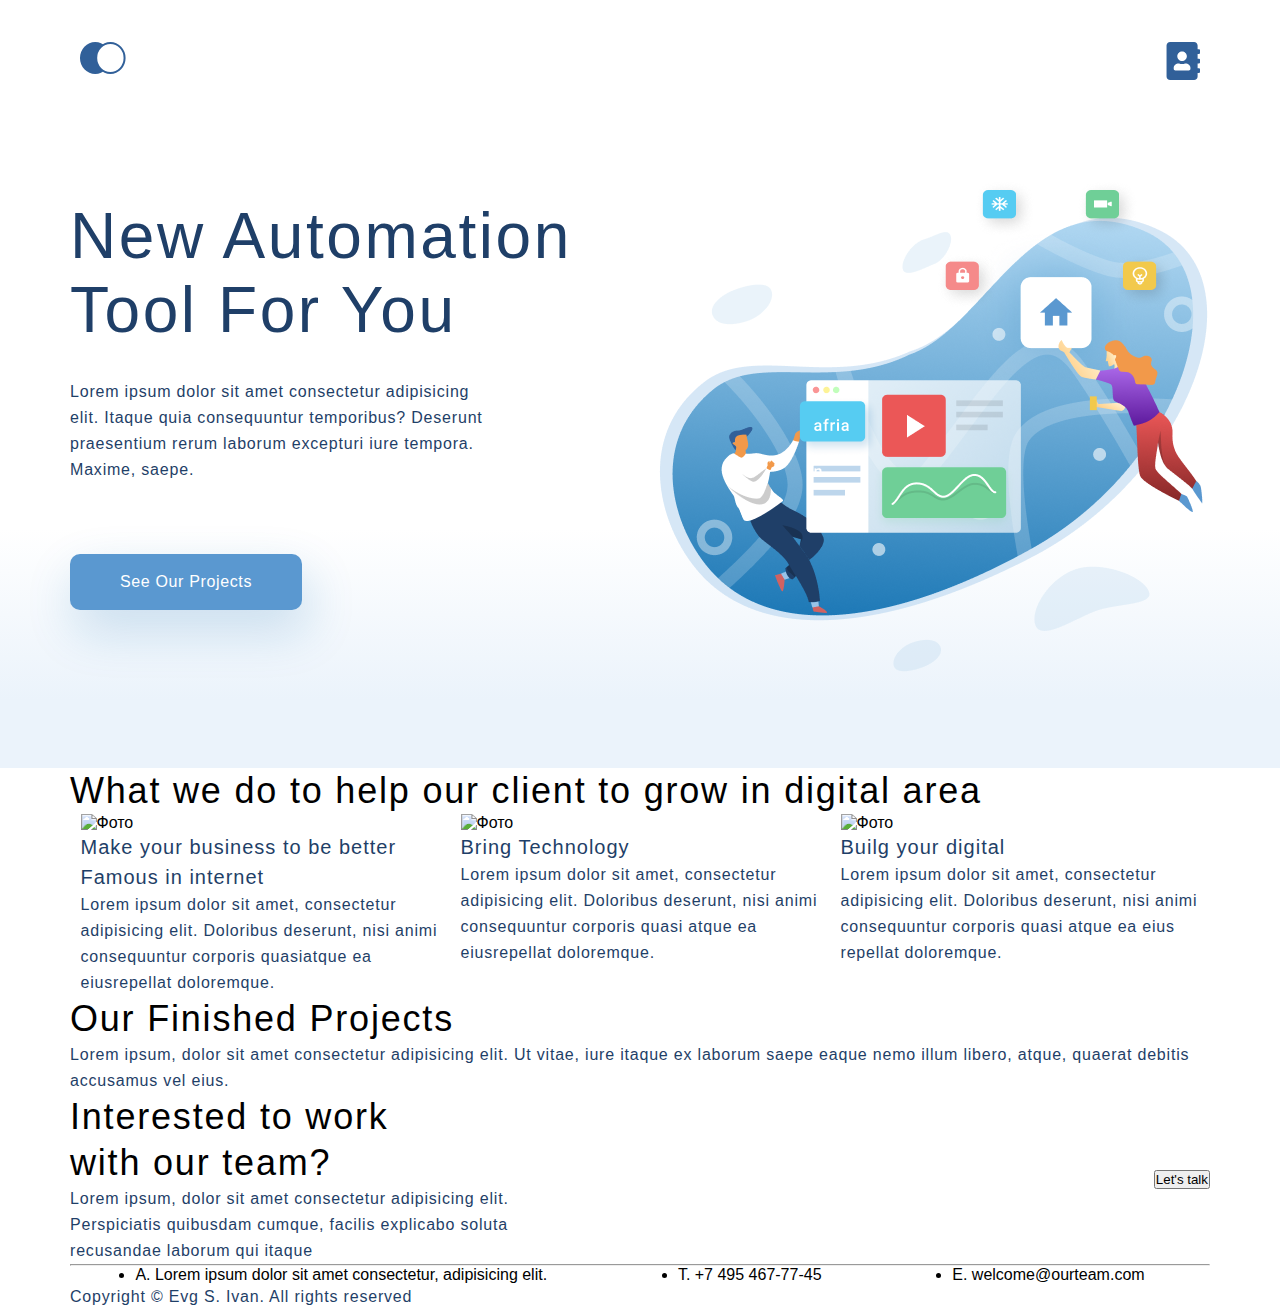
==== index.html @ 3986eef8 "Сверстана шапка index.html" ====
<!DOCTYPE html>
<html lang="en">

<head>
    <meta charset="UTF-8">
    <meta name="viewport" content="width=device-width, initial-scale=1.0">
    <title>Welcome Our Team</title>
    <link rel="stylesheet" href="css/main.css">
</head>

<body>
    <div class="wrapper-top">
        <div class="container top-content">
            <!-- Меню бар -->
            <ul class="nav-bar">
                <li class="nav-item"><a href="index.html"><img src="img/logo.svg" alt="Логотип"></a></li>
                <li class="nav-item"><a href="contacts.html"><img src="img/contacts.svg" alt="Контакты"></a></li>
            </ul>
            <!-- <hr> -->
            <!-- <div class="index-banner"> -->
            <!-- Баннер на главной странице -->
            <div class="index-banner-text">
                <h1 class="index-banner-heading">New Automation Tool For You</h1>
                <p class="index-banner-text-p">Lorem ipsum dolor sit amet consectetur adipisicing elit. Itaque quia
                    consequuntur temporibus?
                    Deserunt
                    praesentium
                    rerum laborum excepturi iure tempora. Maxime, saepe.</p>
                <a href="#" class="top-button">See Our Projects</a>
            </div>

            <!-- </div> -->

        </div>
    </div>

    <div class="products container">
        <!-- Раздел продуктов -->
        <h3 class="services-heading">What we do to help our client to grow in digital area</h3>
        <div class="products-group">
            <div class="product-box">
                <img src="" alt="Фото">
                <h4 class="product-heading">Make your business to be better Famous in internet</h4>
                <p>Lorem ipsum dolor sit amet, consectetur adipisicing elit. Doloribus deserunt, nisi animi
                    consequuntur
                    corporis quasiatque ea eiusrepellat doloremque.</p>
            </div>
            <div class="product-box">
                <img src="" alt="Фото">
                <h4 class="product-heading">Bring Technology</h4>
                <p>Lorem ipsum dolor sit amet, consectetur adipisicing elit. Doloribus deserunt, nisi animi
                    consequuntur
                    corporis
                    quasi
                    atque ea eiusrepellat doloremque.</p>
            </div>
            <div class="product-box">
                <img src="" alt="Фото">
                <h4 class="product-heading">Builg your digital</h4>
                <p>Lorem ipsum dolor sit amet, consectetur adipisicing elit. Doloribus deserunt, nisi animi
                    consequuntur
                    corporis quasi atque ea eius repellat doloremque.</p>
            </div>
        </div>
    </div>
    <!-- Раздел проектов -->
    <div class="projects container">
        <h3 class="services-heading">Our Finished Projects</h3>
        <p>Lorem ipsum, dolor sit amet consectetur adipisicing elit. Ut vitae, iure itaque ex laborum saepe eaque
            nemo
            illum
            libero, atque, quaerat debitis accusamus vel eius.</p>
    </div>
    </div>
    <!-- Футер -->
    <div class="footer">
        <div class="container">
            <div class="footer-banner">
                <div class="footer-banner-text">
                    <h3 class="footer-heading">Interested to work with our team?</h3>
                    <p>Lorem ipsum, dolor sit amet consectetur adipisicing elit. Perspiciatis quibusdam cumque, facilis
                        explicabo soluta
                        recusandae laborum qui itaque</p>
                </div>
                <Button>Let's talk</Button>
            </div>
            <hr>
            <div class="footer-bottom">
                <ul class="footer-contacts">
                    <li>A. Lorem ipsum dolor sit amet consectetur, adipisicing elit.</li>
                    <li>T. +7 495 467-77-45 </li>
                    <li>E. welcome@ourteam.com</li>
                </ul>
                <p class="copyright">Copyright &copy Evg S. Ivan. All rights reserved</p>
            </div>
        </div>
    </div>


</body>

</html>
---- css/main.css ----
*{
    margin: 0;
    padding: 0;
}

body{
    font-family: sans-serif;
}

.container {
    width:1140px;
    margin: 0 auto;
}

.wrapper-top{
    height: 768px;
    background: linear-gradient(0deg, #EBF3FB 8.84%, rgba(152, 195, 232, 0) 31.12%);
}

p{
    font-size: 16px;
    font-weight: 400;
    line-height: 26px;
    letter-spacing: 0.05em;
    color: #1F3F68;
    
}

.top-content{
    display: flex;
    flex-direction: column;
    height: 100%;
}

.index-banner{
    display: flex;
    justify-content: space-between;
    align-items: center;
}

.index-banner-heading {
    font-size: 64px;
    font-weight: 300;
    line-height: 74px;
    letter-spacing: 0.04em;
    width:510px;
    color: #1F3F68;
    margin-bottom: 32px;
}

.index-banner-text{
    
    padding-top: 115px; 
    flex-grow: 1;
    background-image: url(../img/banner.png);
    background-repeat: no-repeat;
    background-position: right center;
}

.index-banner-text-p{
    line-height: 26px;
    letter-spacing: 0.05em;
    width: 425px;

}

.top-button{
    font-size: 16px;
    line-height: 26px;
    text-align: center;
    letter-spacing: 0.04em;
    color: #ffffff;
    background: #5A98D0;
    box-shadow: 5px 20px 50px rgba(16, 112, 177, 0.2);
    border-radius: 10px;
    padding:15px 50px;
    text-decoration: none;
    display:inline-block;
    margin-top:71px;
}


.services-heading {
    
    font-size: 36px;
    font-weight: 300;
    line-height: 46px;
    letter-spacing: 0.05em;
 
}

.footer-heading{
    font-size: 36px;
    font-weight: 400;
    line-height: 46px;
    letter-spacing: 0.05em;
 
}

.contacts-banner-heading{
    font-size: 44px;
    font-weight: 500;
    line-height: 74px;
    letter-spacing: 0.04em;
    text-align: center;

}

.product-heading{
    font-size: 20px;
    font-weight: 400;
    line-height: 30px;
    letter-spacing: 0.05em;

    color: #1F3F68;
}

.contacts-item-heading {
    font-size: 20px;
    font-weight: 500;
    line-height: 30px;
    letter-spacing: 0.04em;

    color: #1F3F68;

    text-transform: uppercase;   
}

.send-us{
    box-shadow: 0 0 10px 5px rgb(221 221 221);
    border-radius: 10px;
    padding: 10px;
}
.send-us-form{
    font-size: 16px;
    font-weight: 400;
    line-height: 30px;
    letter-spacing: 0.04em;

}

.send-us-form-items{
    width: 428px;
    opacity: 0.4;
    border: 1px solid #356EAD;
    box-sizing: border-box;
    border-radius: 10px;
    padding:16px;
}

.textarea{
    resize: none;
}

.send-us-form-btn
{
    width: 428px;
    height: 72px;
    background: #5A98D0;
    box-shadow: 5px 20px 50px rgba(16, 112, 177, 0.2);
    border-radius: 10px;
    text-transform: uppercase;   
    color:#fff;
}

.footer-btn
{
    width: 236.63px;
    height: 56px;
    background: #5A98D0;
    color:#fff;
}

.nav-bar{
    display: flex;
    list-style: none;
    justify-content: space-between;
    padding-top: 42px;
}
.nav-item{
    padding: 0 10px;
}

.product-box{
    width: 359px;
}

.products-group{
    display: flex;
    justify-content:space-around;
}

.footer-banner-text{
    width: 495px;
}
.footer-heading{
    width: 340px;
}

.footer-contacts{
    display: flex;
    justify-content: space-around;
}

.contacts-content{
    display: flex;
    justify-content: space-around;
}

.contacts-item{
    width: 70%;
}

.footer-banner{
    display: flex;
    justify-content: space-between;
    align-items: center;
}
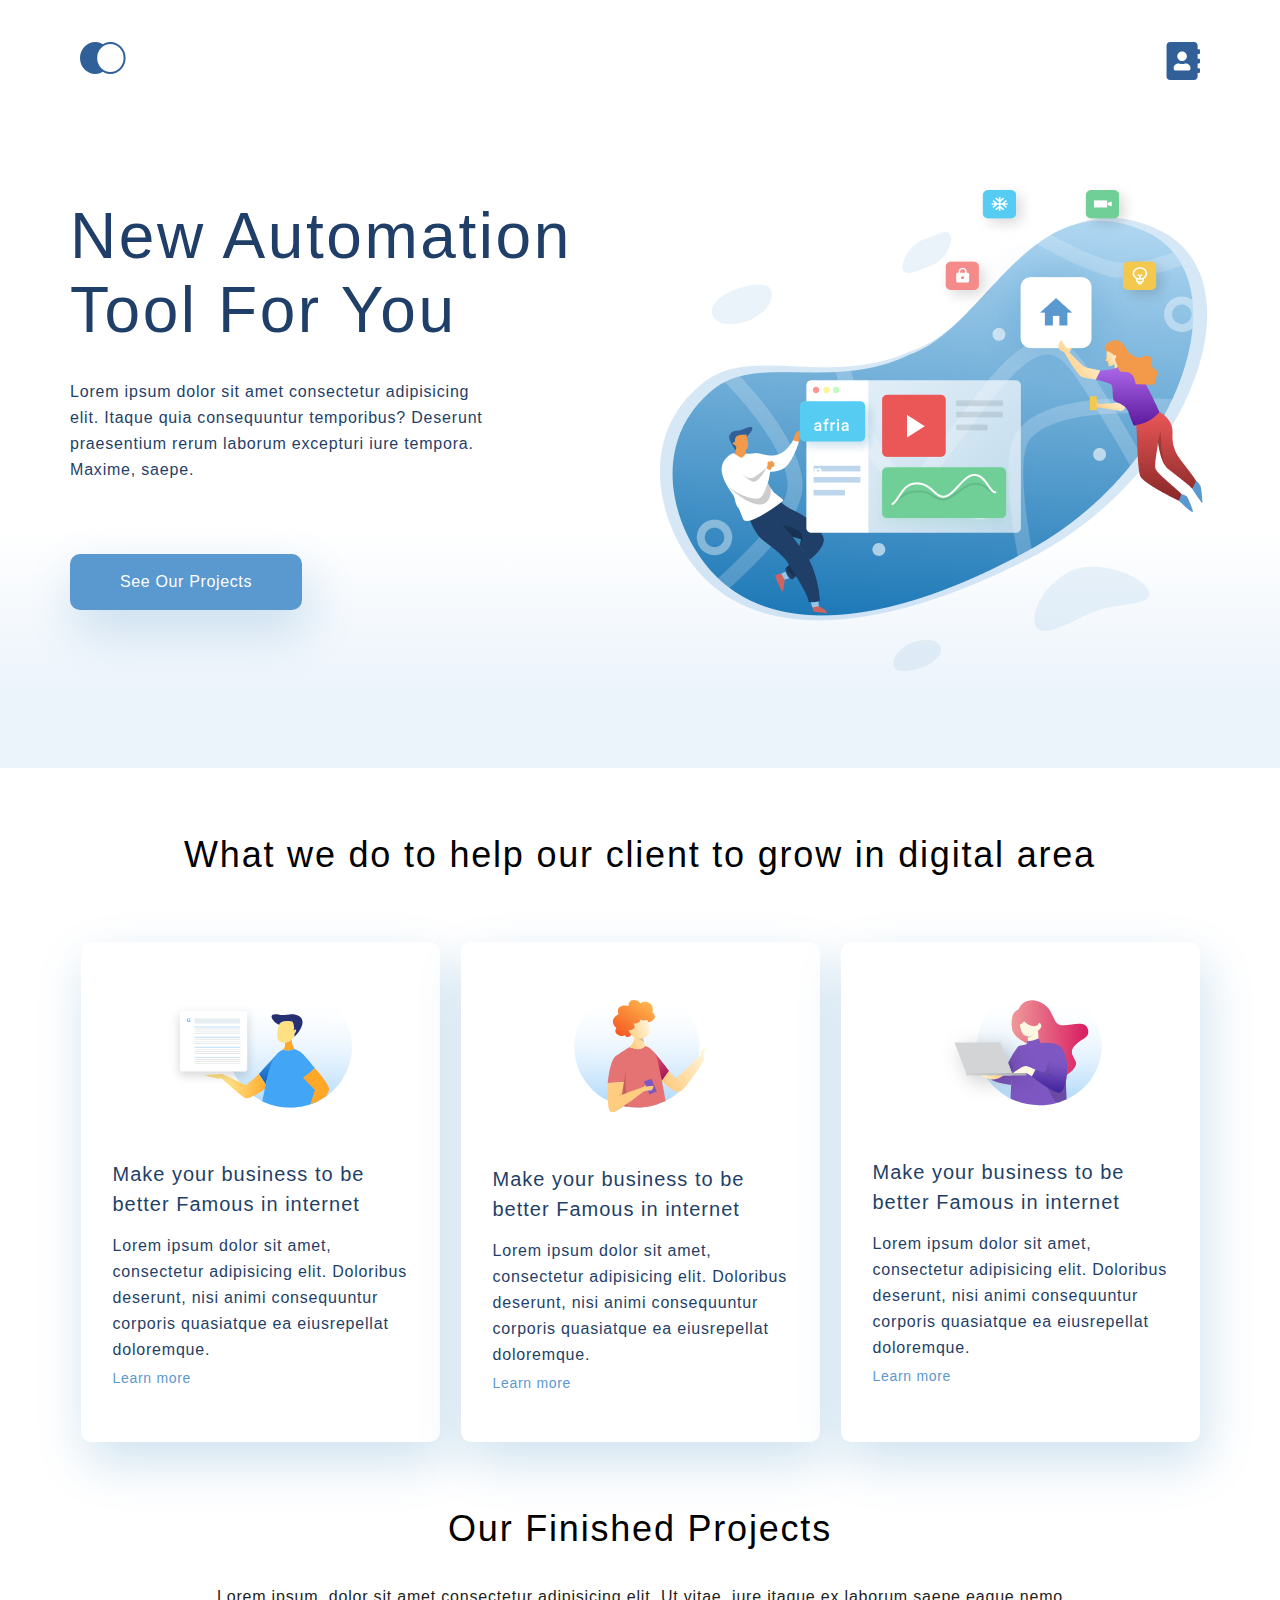
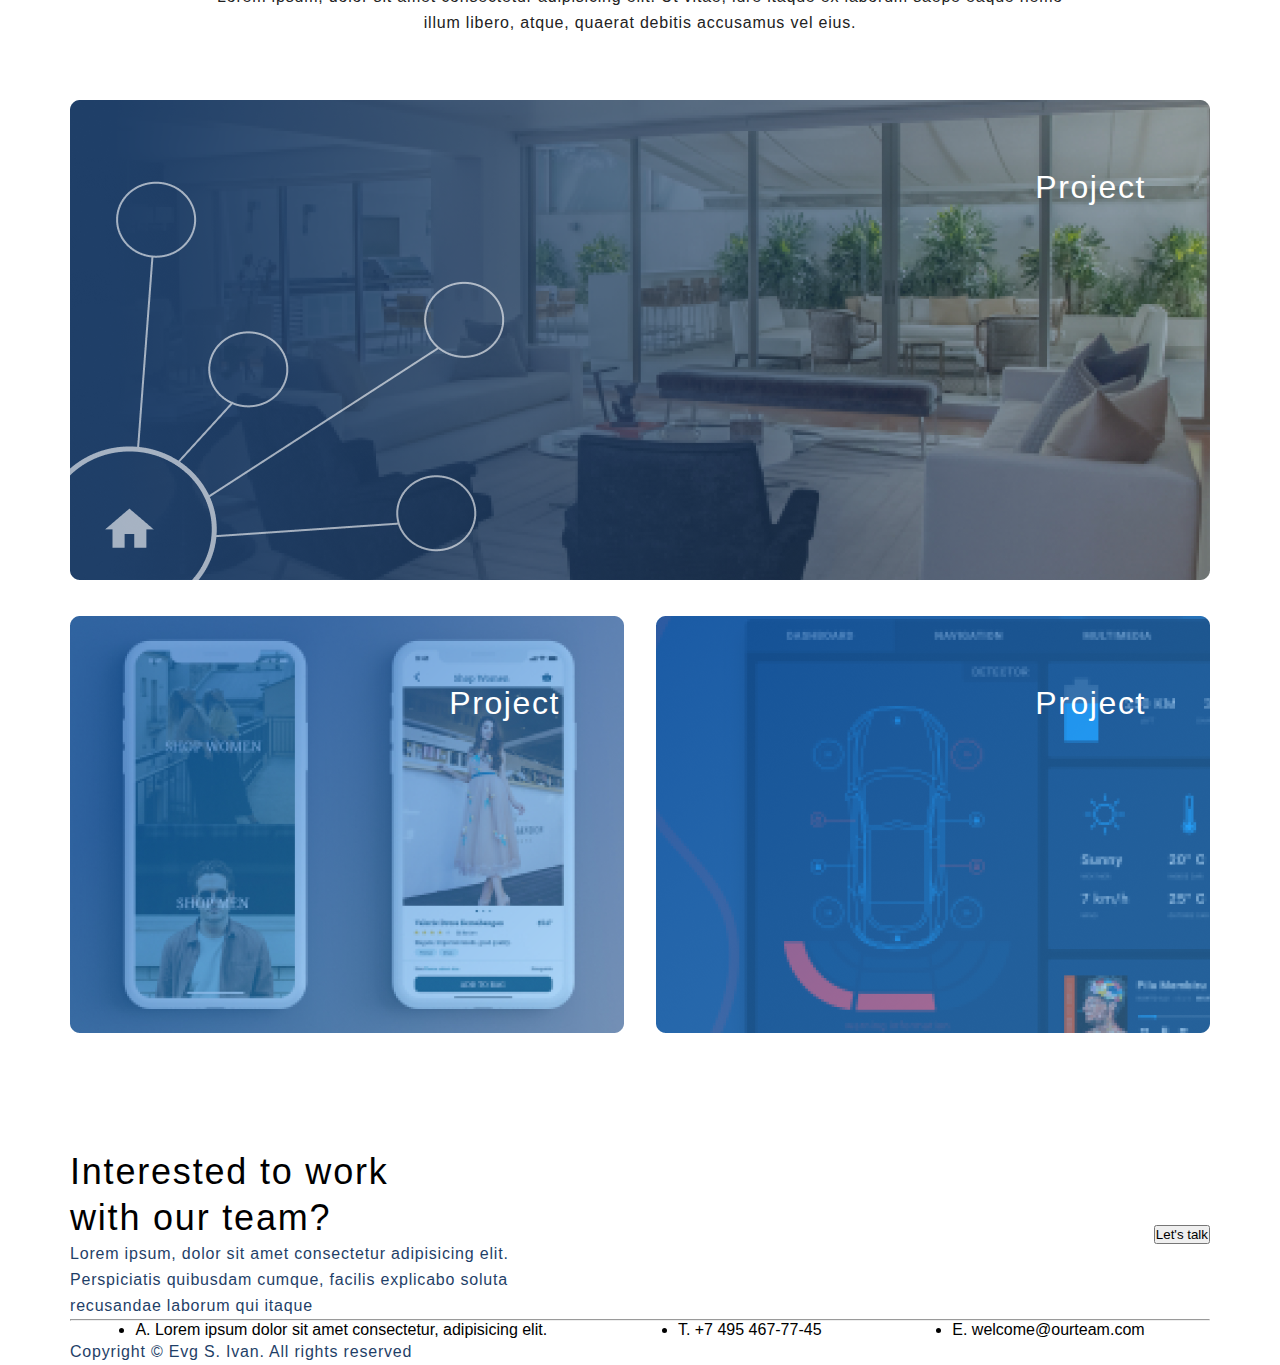
==== commit 88f6d9f3: "Верстка тела  index.html" ====
--- a/index.html
+++ b/index.html
@@ -39,37 +39,55 @@
         <h3 class="services-heading">What we do to help our client to grow in digital area</h3>
         <div class="products-group">
             <div class="product-box">
-                <img src="" alt="Фото">
+                <img class="product-img" src="img/card1.svg" alt="Фото 1">
                 <h4 class="product-heading">Make your business to be better Famous in internet</h4>
                 <p>Lorem ipsum dolor sit amet, consectetur adipisicing elit. Doloribus deserunt, nisi animi
                     consequuntur
                     corporis quasiatque ea eiusrepellat doloremque.</p>
+                <a href="#" class="product-link">Learn more</a>
             </div>
             <div class="product-box">
-                <img src="" alt="Фото">
-                <h4 class="product-heading">Bring Technology</h4>
+                <img class="product-img" src="img/card2-1.svg" alt="Фото 2">
+
+                <h4 class="product-heading">Make your business to be better Famous in internet</h4>
                 <p>Lorem ipsum dolor sit amet, consectetur adipisicing elit. Doloribus deserunt, nisi animi
                     consequuntur
-                    corporis
-                    quasi
-                    atque ea eiusrepellat doloremque.</p>
+                    corporis quasiatque ea eiusrepellat doloremque.</p>
+                <a href="#" class="product-link">Learn more</a>
             </div>
             <div class="product-box">
-                <img src="" alt="Фото">
-                <h4 class="product-heading">Builg your digital</h4>
+                <img class="product-img" src="img/card3.svg" alt="Фото 3">
+                <h4 class="product-heading">Make your business to be better Famous in internet</h4>
                 <p>Lorem ipsum dolor sit amet, consectetur adipisicing elit. Doloribus deserunt, nisi animi
                     consequuntur
-                    corporis quasi atque ea eius repellat doloremque.</p>
+                    corporis quasiatque ea eiusrepellat doloremque.</p>
+                <a href="#" class="product-link">Learn more</a>
             </div>
         </div>
     </div>
     <!-- Раздел проектов -->
     <div class="projects container">
         <h3 class="services-heading">Our Finished Projects</h3>
-        <p>Lorem ipsum, dolor sit amet consectetur adipisicing elit. Ut vitae, iure itaque ex laborum saepe eaque
+        <p class="projects-text">Lorem ipsum, dolor sit amet consectetur adipisicing elit. Ut vitae, iure itaque ex
+            laborum saepe eaque
             nemo
             illum
             libero, atque, quaerat debitis accusamus vel eius.</p>
+        <div class="project-item">
+            <img class="project-img" src="img/project1.png" alt="Проект 1">
+            <p class="project-text">Project</p>
+        </div>
+        <div class="project-double">
+            <div class="project-item project-item-margin">
+                <img class="project-img" src="img/project2.png" alt="Проект 2">
+                <p class="project-text">Project</p>
+            </div>
+            <div class="project-item">
+                <img class="project-img" src="img/project3.png" alt="Проект 3">
+                <p class="project-text">Project</p>
+            </div>
+        </div>
+
     </div>
     </div>
     <!-- Футер -->
--- a/css/main.css
+++ b/css/main.css
@@ -81,12 +81,11 @@
 
 
 .services-heading {
-    
     font-size: 36px;
     font-weight: 300;
     line-height: 46px;
     letter-spacing: 0.05em;
- 
+    text-align: center;
 }
 
 .footer-heading{
@@ -106,13 +105,25 @@
 
 }
 
+.products{
+    padding-top:64px;
+
+}
 .product-heading{
     font-size: 20px;
     font-weight: 400;
     line-height: 30px;
     letter-spacing: 0.05em;
-
-    color: #1F3F68;
+    color: #1F3F68;
+    margin-bottom:14px;
+}
+
+.product-link{
+    font-size: 14px;
+    line-height: 30px;
+    letter-spacing: 0.05em;
+    color: #5A98D0;
+    text-decoration: none;
 }
 
 .contacts-item-heading {
@@ -183,11 +194,74 @@
 
 .product-box{
     width: 359px;
-}
+    box-sizing: border-box;
+    padding:44px 32px;
+    background: #FFFFFF;
+    box-shadow: 5px 20px 50px rgba(16, 112, 177, 0.2);
+    border-radius: 10px;
+    display: flex;
+    flex-direction: column;
+  
+}
+
+.product-img{
+    align-self: center;
+    margin-bottom: 51px;
+}
+
 
 .products-group{
     display: flex;
     justify-content:space-around;
+    padding-top: 64px;
+    padding-bottom: 64px;
+}
+
+.projects-text{
+    width:75%;
+    margin: 32px auto 64px;
+    color: #222222;
+    text-align: center;
+    opacity: 1;
+}
+
+
+.project-item{
+    position: relative;
+    flex-grow: 1;
+    
+}
+
+.project-item-margin{
+    margin-right: 32px;
+}
+
+.project-double{
+    display:flex;
+    justify-content: space-between;
+    margin-top: 32px;
+    
+
+}
+
+.projects{
+    padding-bottom: 112px;
+}
+
+.project-img{
+ width:100%;
+}
+
+.project-text{
+    font-size: 32px;
+    line-height: 46px;
+    text-align: right;
+    letter-spacing: 0.05em;
+    color: #FFFFFF;
+    position: absolute;
+    z-index: 1;
+    top:64px;
+    right:64px;
 }
 
 .footer-banner-text{
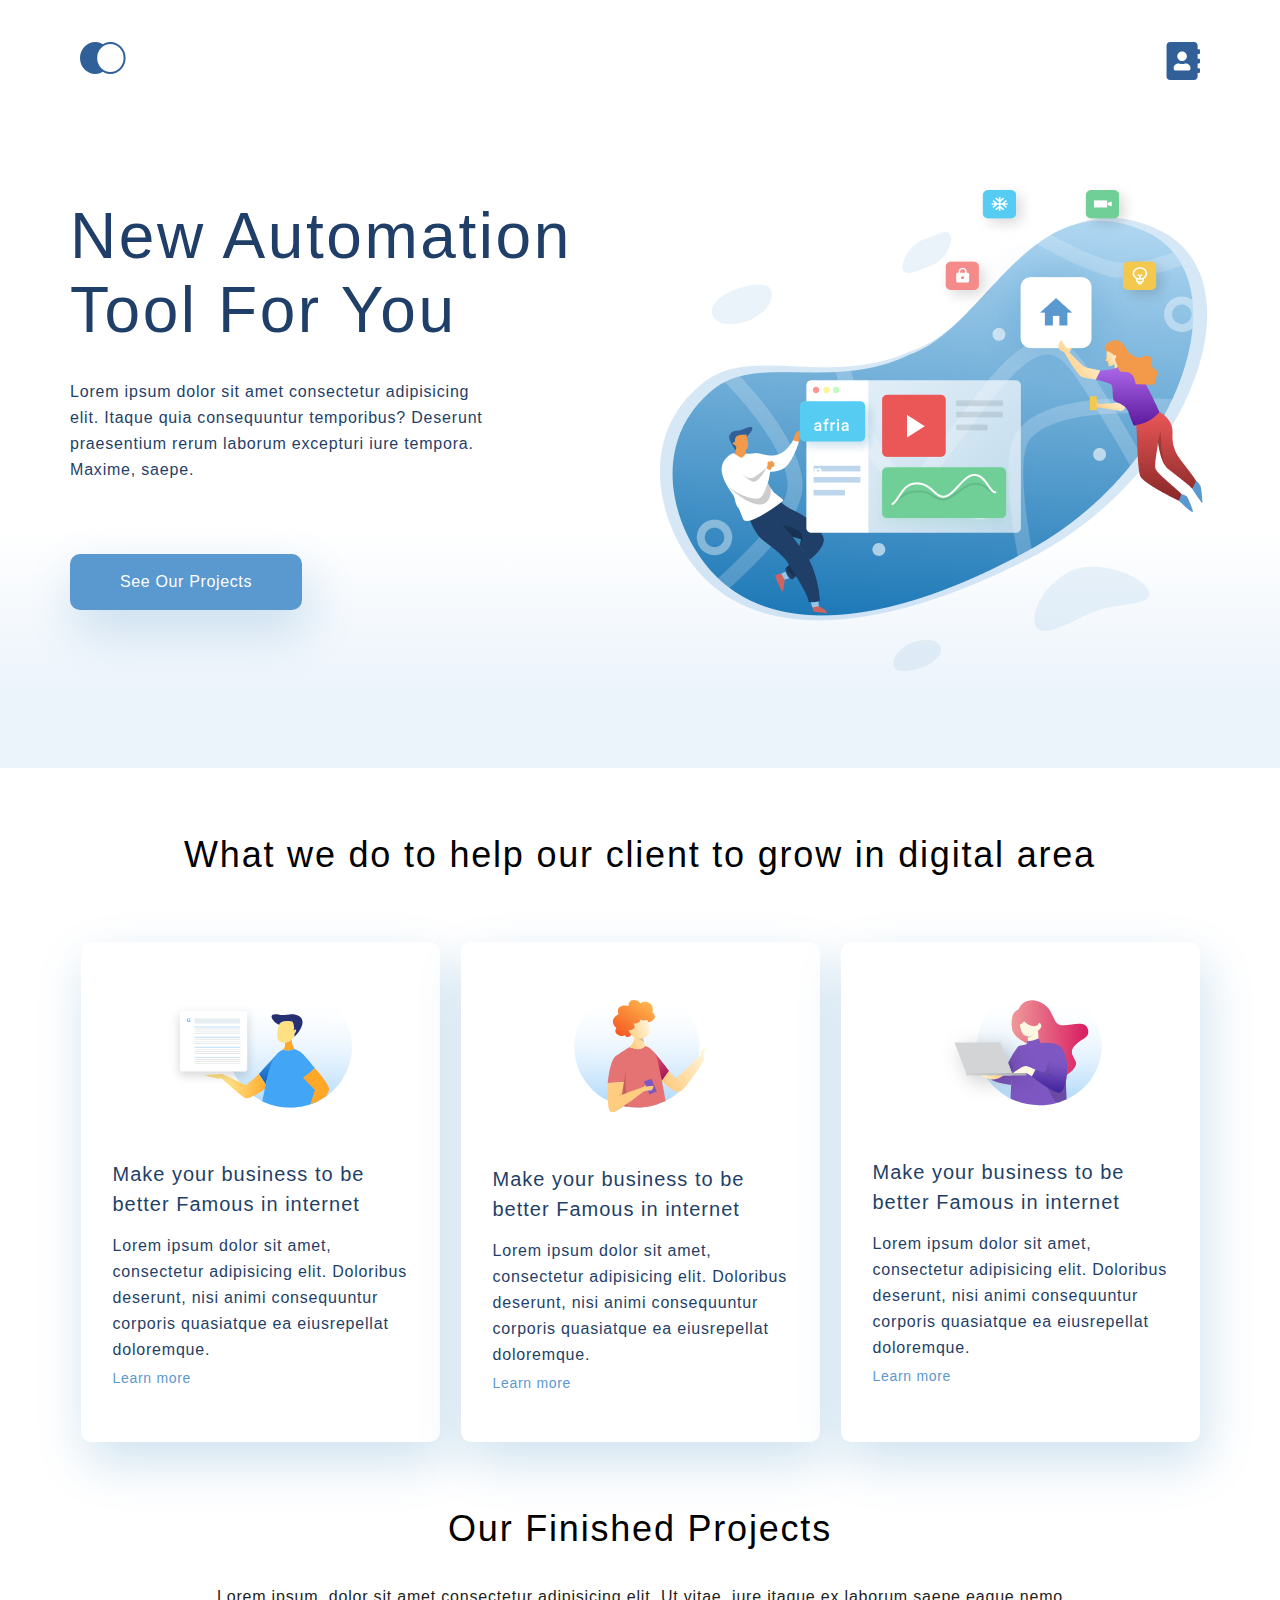
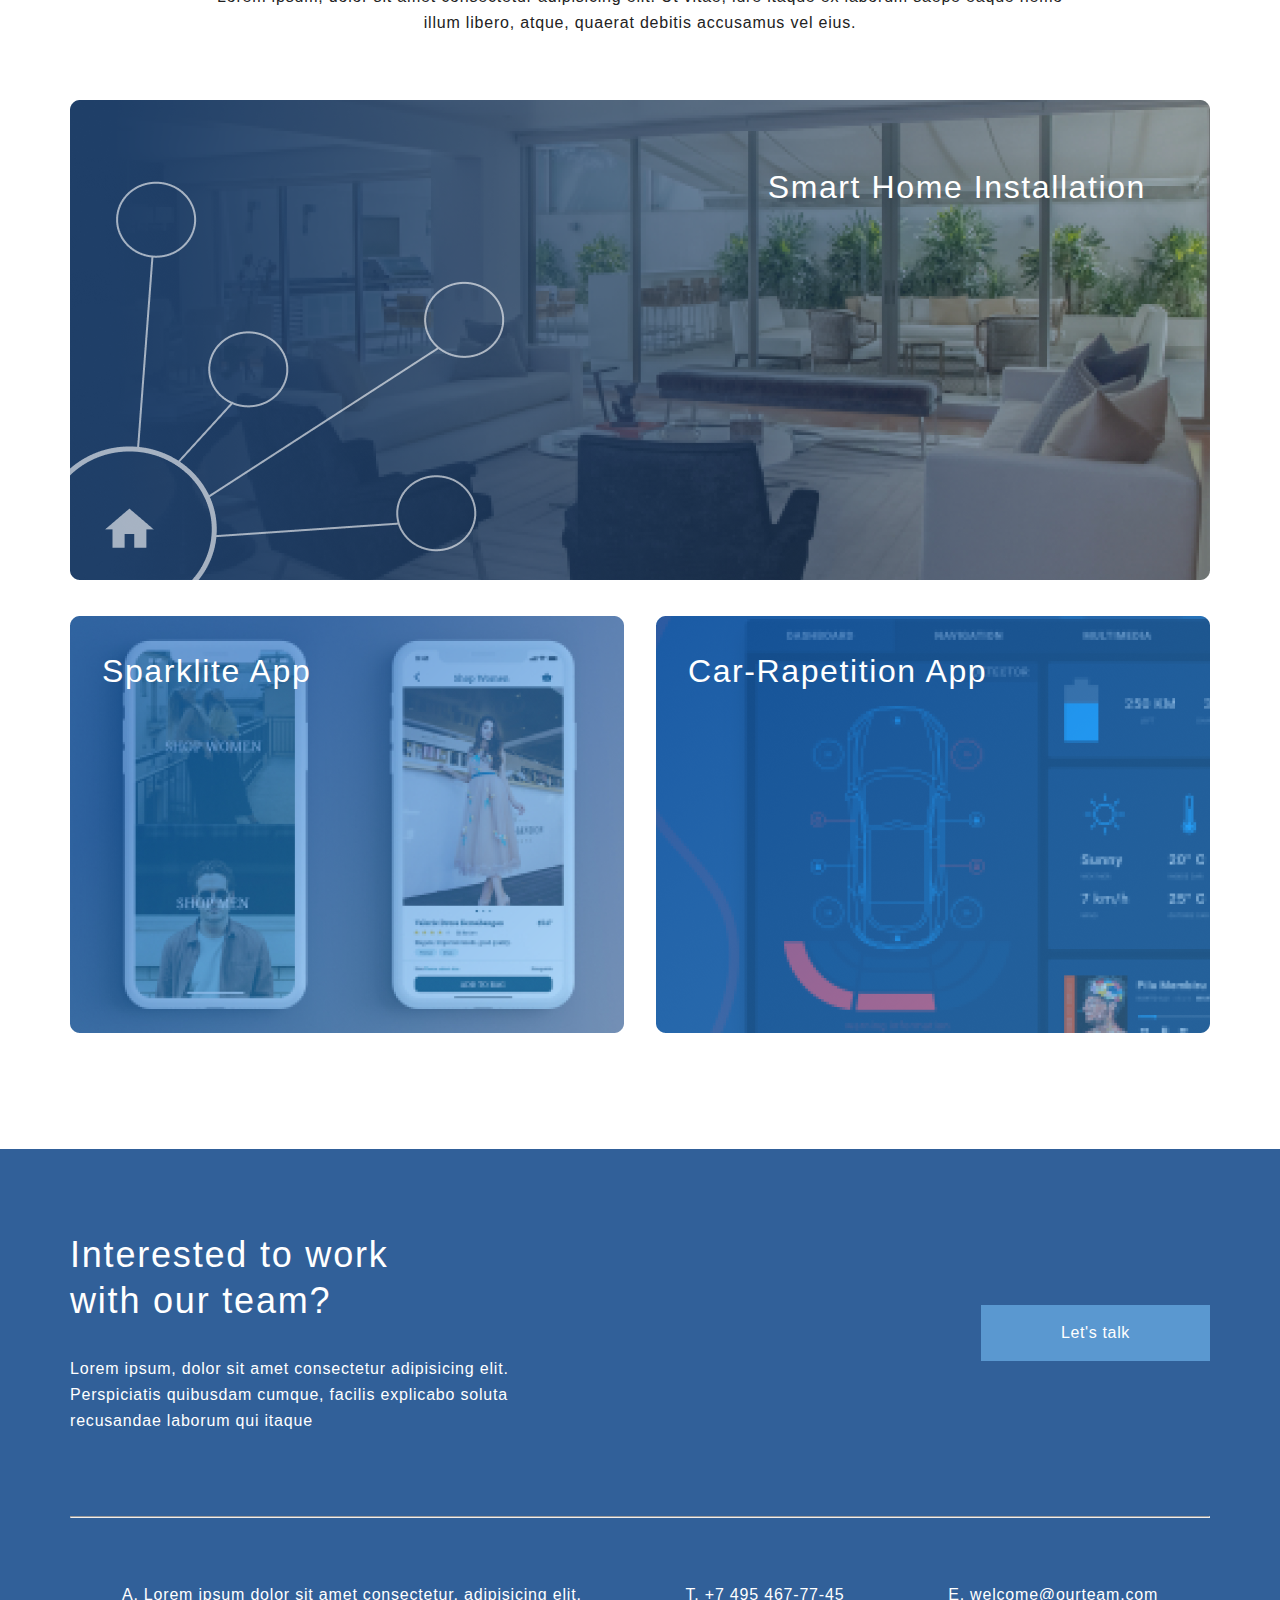
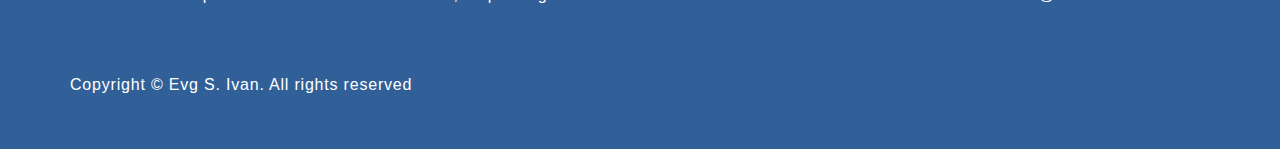
==== commit cd142631: "верстка футера index.html" ====
--- a/index.html
+++ b/index.html
@@ -75,16 +75,16 @@
             libero, atque, quaerat debitis accusamus vel eius.</p>
         <div class="project-item">
             <img class="project-img" src="img/project1.png" alt="Проект 1">
-            <p class="project-text">Project</p>
+            <p class="project-text project-text-top">Smart Home Installation</p>
         </div>
         <div class="project-double">
             <div class="project-item project-item-margin">
                 <img class="project-img" src="img/project2.png" alt="Проект 2">
-                <p class="project-text">Project</p>
+                <p class="project-text project-text-double">Sparklite App</p>
             </div>
             <div class="project-item">
                 <img class="project-img" src="img/project3.png" alt="Проект 3">
-                <p class="project-text">Project</p>
+                <p class="project-text project-text-double">Car-Rapetition App</p>
             </div>
         </div>
 
@@ -96,11 +96,12 @@
             <div class="footer-banner">
                 <div class="footer-banner-text">
                     <h3 class="footer-heading">Interested to work with our team?</h3>
-                    <p>Lorem ipsum, dolor sit amet consectetur adipisicing elit. Perspiciatis quibusdam cumque, facilis
+                    <p class="footer-top-text">Lorem ipsum, dolor sit amet consectetur adipisicing elit. Perspiciatis
+                        quibusdam cumque, facilis
                         explicabo soluta
                         recusandae laborum qui itaque</p>
                 </div>
-                <Button>Let's talk</Button>
+                <a href="#" class="footer-button">Let's talk</a>
             </div>
             <hr>
             <div class="footer-bottom">
--- a/css/main.css
+++ b/css/main.css
@@ -260,10 +260,69 @@
     color: #FFFFFF;
     position: absolute;
     z-index: 1;
+}
+
+.project-text-top{
     top:64px;
     right:64px;
 }
 
+.project-text-double{
+    top:32px;
+    left:32px;
+}
+
+
+.contacts-content{
+    display: flex;
+    justify-content: space-around;
+}
+
+.contacts-item{
+    width: 70%;
+}
+
+.footer{
+    background: #316099;
+    color:#ffffff;
+}
+
+.footer-banner{
+    display: flex;
+    justify-content: space-between;
+    align-items: center;
+    height:367px; /*  */
+    
+}
+
+.footer-heading {
+    font-size: 36px;
+    line-height: 46px;
+    letter-spacing: 0.05em;
+    
+}
+
+.footer-top-text {
+    font-size: 16px;
+    line-height: 26px;
+    letter-spacing: 0.05em;
+    color:#ffffff;
+    padding-top: 32px;
+    /* padding-bottom: 95px; */
+}
+
+.footer-button{
+    padding: 15px 80px;
+    font-size: 16px;
+    line-height: 26px;
+    text-align: center;
+    letter-spacing: 0.04em;
+    color: #ffffff;
+    background: #5A98D0;
+    text-decoration: none;
+}
+
+
 .footer-banner-text{
     width: 495px;
 }
@@ -274,20 +333,21 @@
 .footer-contacts{
     display: flex;
     justify-content: space-around;
-}
-
-.contacts-content{
-    display: flex;
-    justify-content: space-around;
-}
-
-.contacts-item{
-    width: 70%;
-}
-
-.footer-banner{
-    display: flex;
-    justify-content: space-between;
-    align-items: center;
-}
-
+    list-style: none;
+    line-height: 26px;
+    letter-spacing: 0.05em;
+    padding: 64px 0;
+}
+
+.copyright {
+    line-height: 26px;
+    letter-spacing: 0.05em;
+    color: #ffffff;
+    padding-bottom: 64px;
+}
+
+.footer-bottom{
+    height: 231px;
+    
+}
+
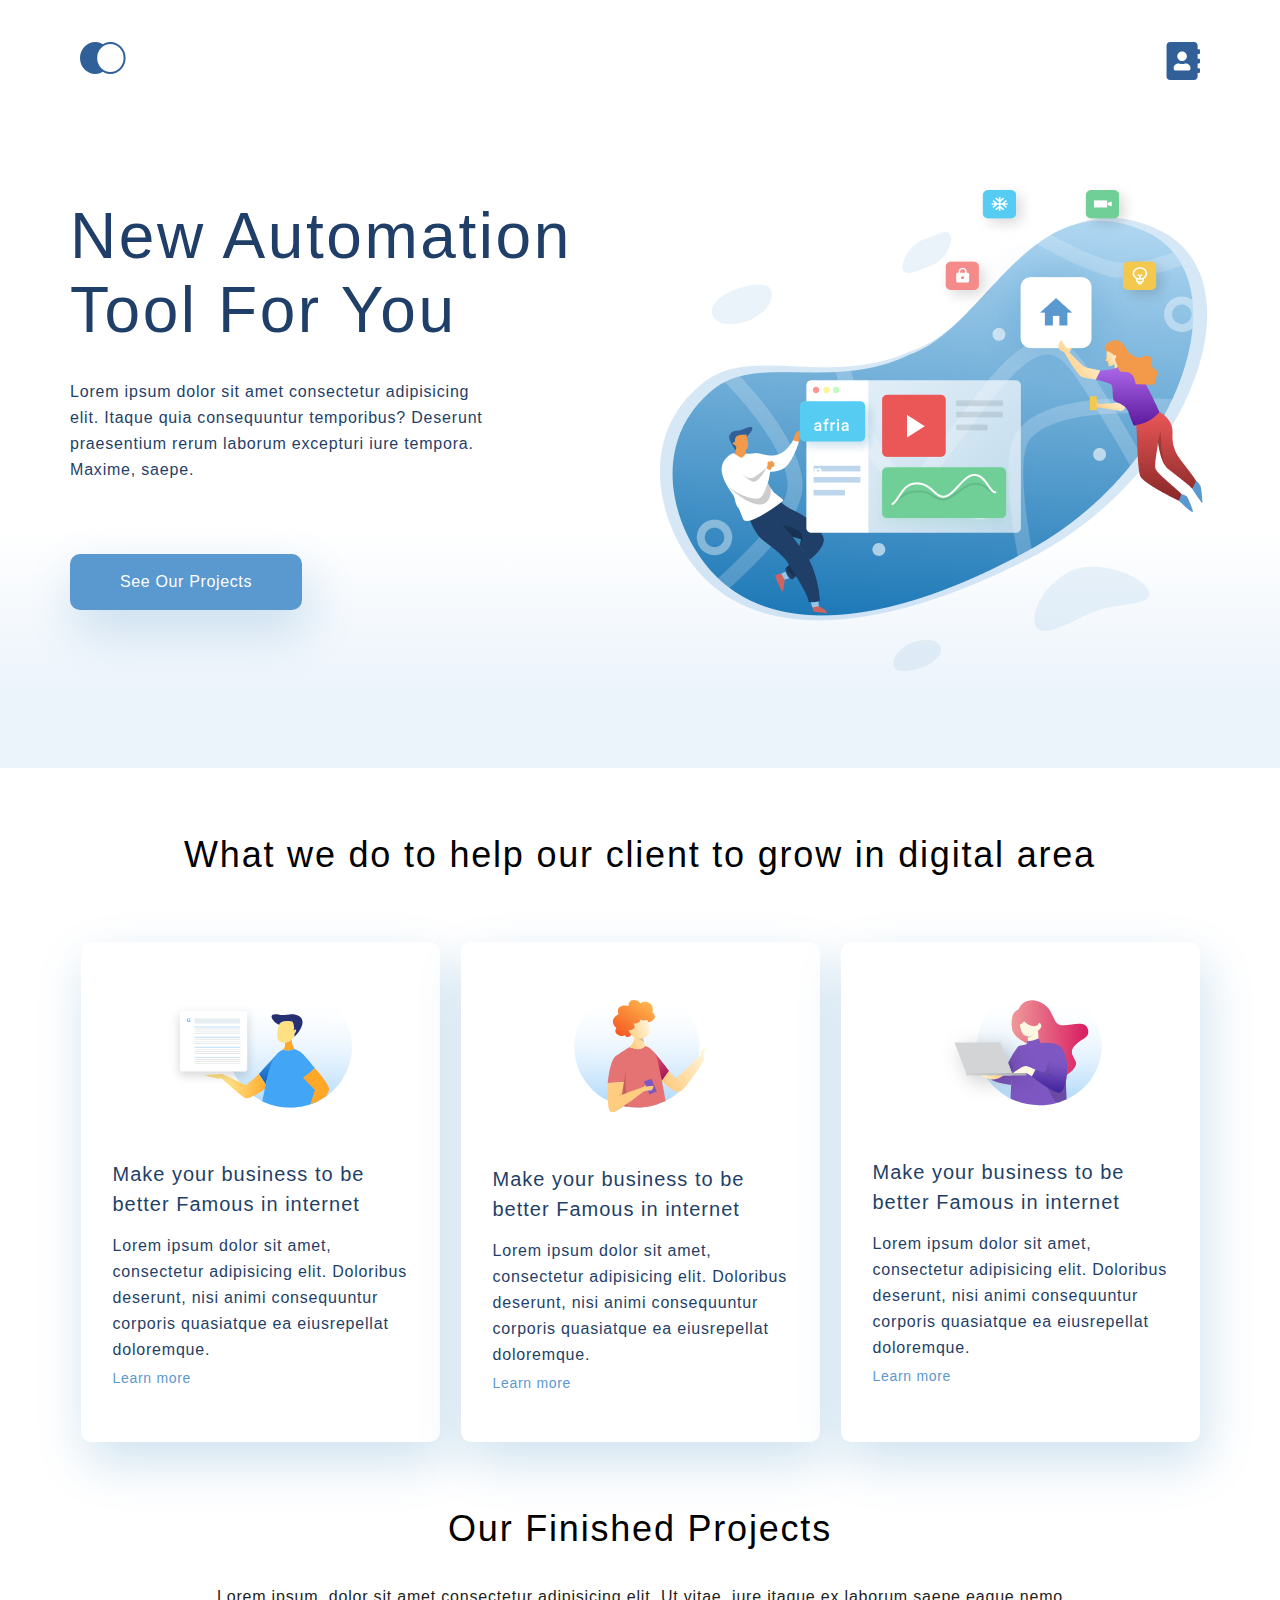
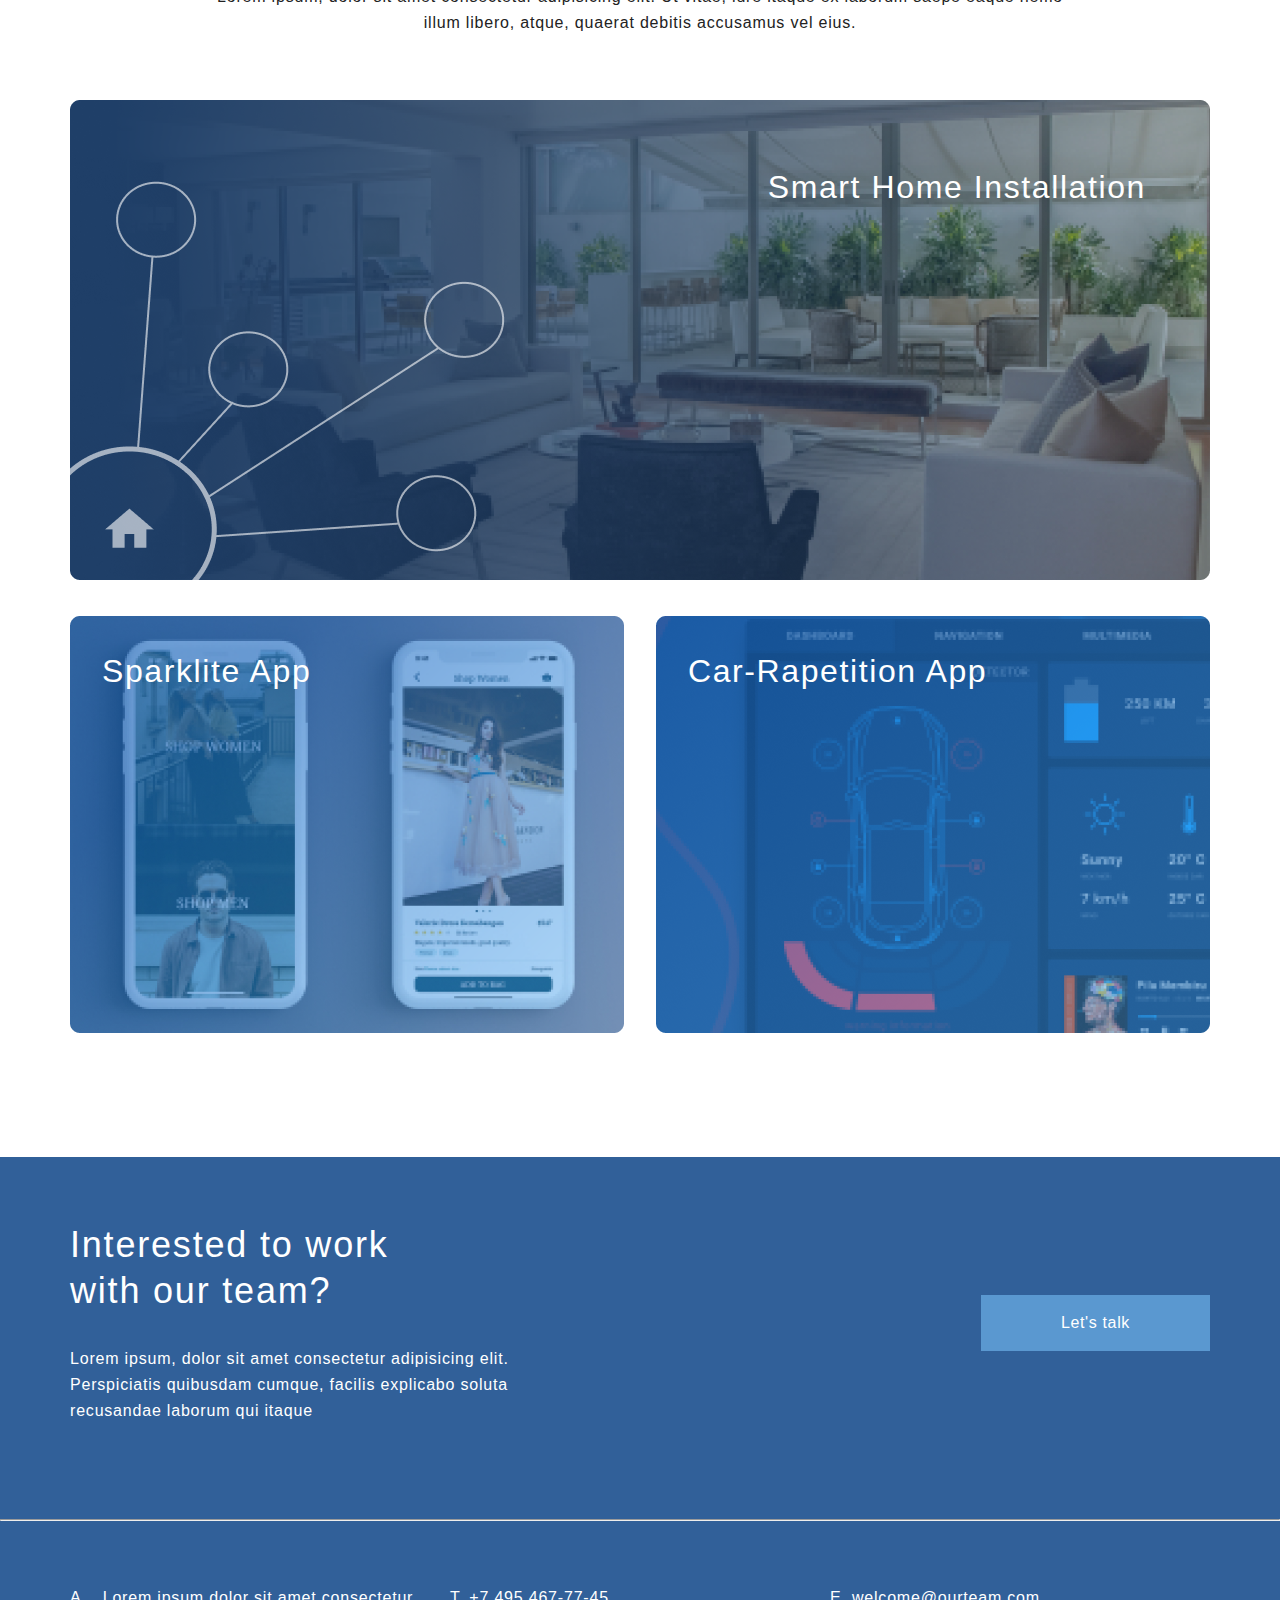
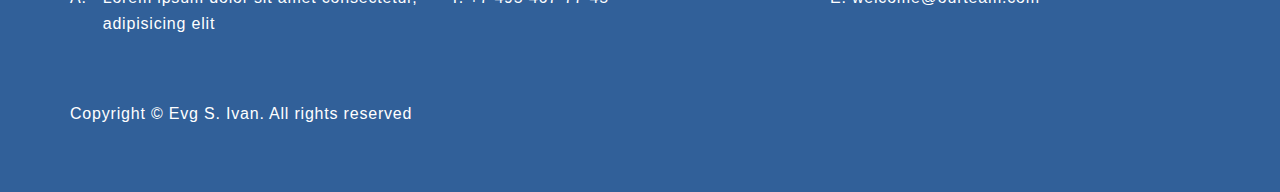
==== commit 70a08a64: "футер переделан без указания высоты" ====
--- a/index.html
+++ b/index.html
@@ -103,16 +103,19 @@
                 </div>
                 <a href="#" class="footer-button">Let's talk</a>
             </div>
-            <hr>
+        </div>
+        <hr>
+        <div class="container">
             <div class="footer-bottom">
                 <ul class="footer-contacts">
-                    <li>A. Lorem ipsum dolor sit amet consectetur, adipisicing elit.</li>
-                    <li>T. +7 495 467-77-45 </li>
-                    <li>E. welcome@ourteam.com</li>
+                    <li class="footer-contact">Lorem ipsum dolor sit amet consectetur, adipisicing elit </li>
+                    <li class="footer-contact">T. +7 495 467-77-45 </li>
+                    <li class="footer-contact">E. welcome@ourteam.com</li>
                 </ul>
                 <p class="copyright">Copyright &copy Evg S. Ivan. All rights reserved</p>
             </div>
         </div>
+    </div>
     </div>
 
 
--- a/css/main.css
+++ b/css/main.css
@@ -244,10 +244,6 @@
 
 }
 
-.projects{
-    padding-bottom: 112px;
-}
-
 .project-img{
  width:100%;
 }
@@ -285,14 +281,17 @@
 .footer{
     background: #316099;
     color:#ffffff;
+    margin-top:120px;
+    padding:65px 0;
+
 }
 
 .footer-banner{
+    padding-bottom: 95px;
     display: flex;
     justify-content: space-between;
     align-items: center;
-    height:367px; /*  */
-    
+
 }
 
 .footer-heading {
@@ -308,8 +307,10 @@
     letter-spacing: 0.05em;
     color:#ffffff;
     padding-top: 32px;
-    /* padding-bottom: 95px; */
-}
+    
+  
+}
+
 
 .footer-button{
     padding: 15px 80px;
@@ -332,22 +333,32 @@
 
 .footer-contacts{
     display: flex;
-    justify-content: space-around;
+    justify-content: space-between;
+    margin-top:64px;
+}
+.footer-contact{
     list-style: none;
     line-height: 26px;
     letter-spacing: 0.05em;
-    padding: 64px 0;
+    margin-right: 32px; 
+    flex-grow: 1;
+    flex-basis: 33.3333%;
+    display: flex;
+}
+
+.footer-contact:first-child::before{
+    content: 'A.';
+    display: block;
+    margin-right: 16px;
+    
+
 }
 
 .copyright {
     line-height: 26px;
     letter-spacing: 0.05em;
     color: #ffffff;
-    padding-bottom: 64px;
-}
-
-.footer-bottom{
-    height: 231px;
-    
-}
-
+    margin-top: 64px;
+    
+}
+
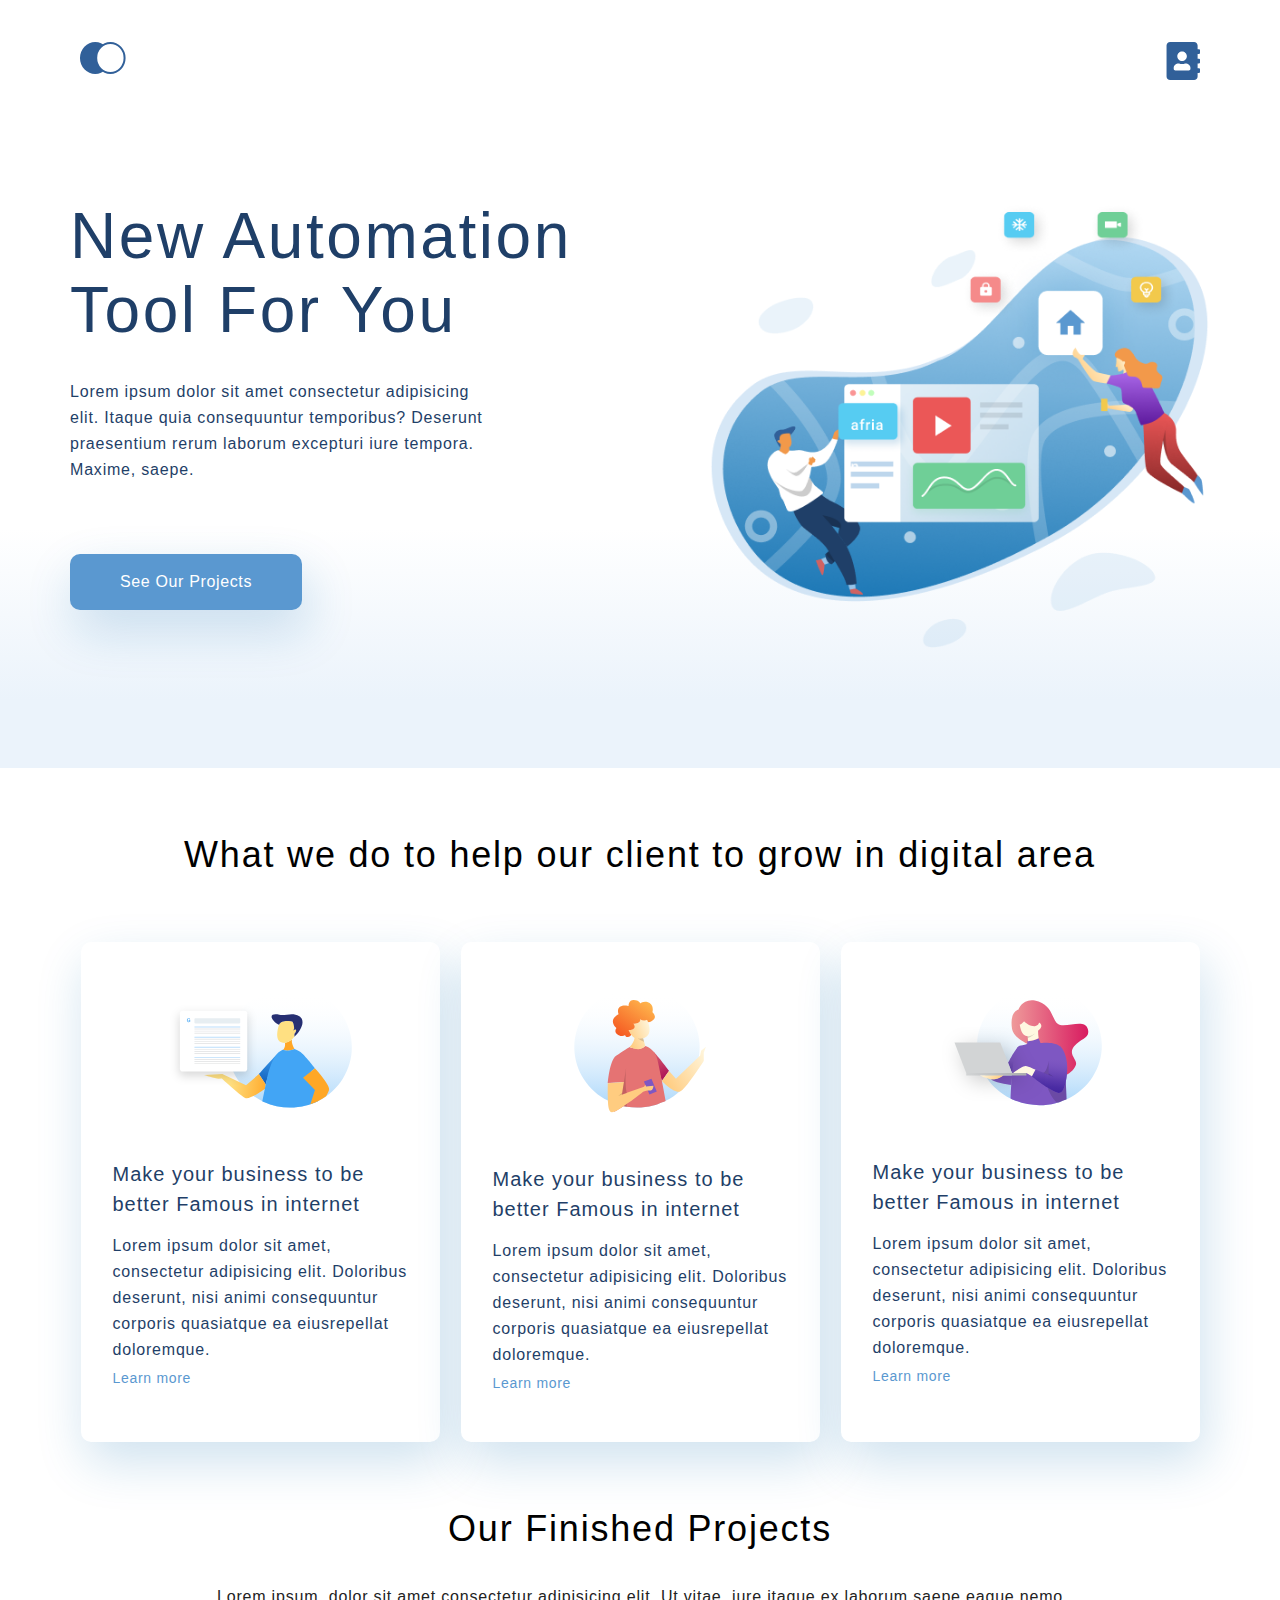
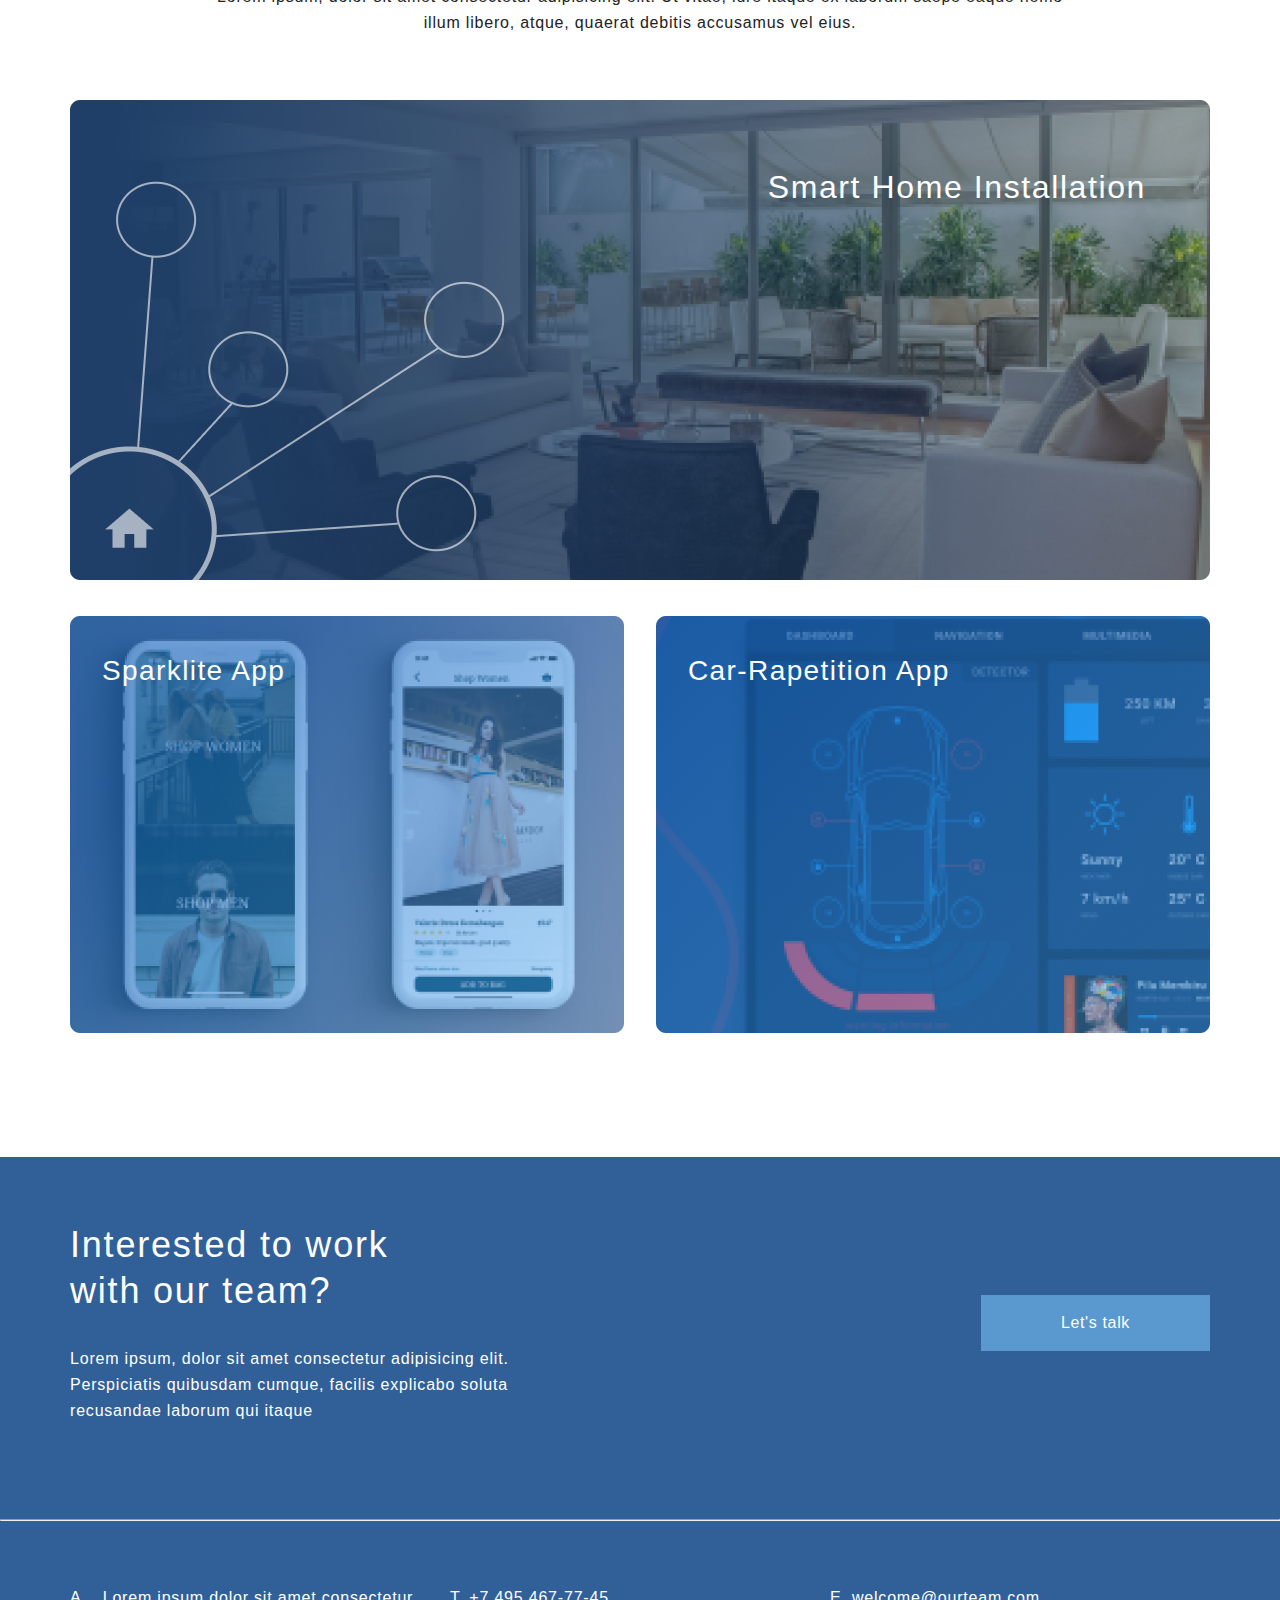
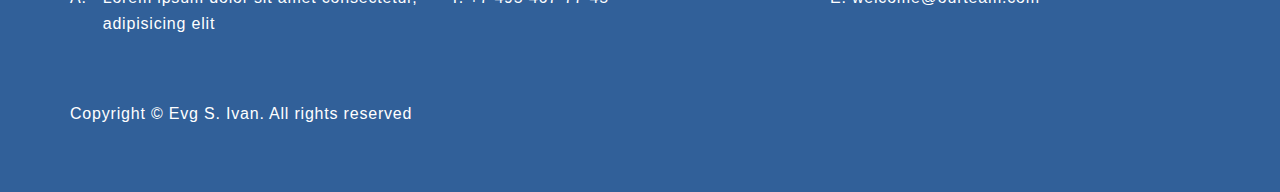
==== commit e30595de: "Подготовка планшетной адаптации" ====
--- a/index.html
+++ b/index.html
@@ -16,9 +16,7 @@
                 <li class="nav-item"><a href="index.html"><img src="img/logo.svg" alt="Логотип"></a></li>
                 <li class="nav-item"><a href="contacts.html"><img src="img/contacts.svg" alt="Контакты"></a></li>
             </ul>
-            <!-- <hr> -->
-            <!-- <div class="index-banner"> -->
-            <!-- Баннер на главной странице -->
+
             <div class="index-banner-text">
                 <h1 class="index-banner-heading">New Automation Tool For You</h1>
                 <p class="index-banner-text-p">Lorem ipsum dolor sit amet consectetur adipisicing elit. Itaque quia
@@ -29,7 +27,6 @@
                 <a href="#" class="top-button">See Our Projects</a>
             </div>
 
-            <!-- </div> -->
 
         </div>
     </div>
@@ -105,16 +102,16 @@
             </div>
         </div>
         <hr>
-        <div class="container">
-            <div class="footer-bottom">
-                <ul class="footer-contacts">
-                    <li class="footer-contact">Lorem ipsum dolor sit amet consectetur, adipisicing elit </li>
-                    <li class="footer-contact">T. +7 495 467-77-45 </li>
-                    <li class="footer-contact">E. welcome@ourteam.com</li>
-                </ul>
-                <p class="copyright">Copyright &copy Evg S. Ivan. All rights reserved</p>
-            </div>
+
+        <div class="footer-bottom container">
+            <ul class="footer-contacts">
+                <li class="footer-contact">Lorem ipsum dolor sit amet consectetur, adipisicing elit </li>
+                <li class="footer-contact">T. +7 495 467-77-45 </li>
+                <li class="footer-contact">E. welcome@ourteam.com</li>
+            </ul>
+            <p class="copyright">Copyright &copy Evg S. Ivan. All rights reserved</p>
         </div>
+
     </div>
     </div>
 
--- a/css/main.css
+++ b/css/main.css
@@ -8,12 +8,12 @@
 }
 
 .container {
-    width:1140px;
+    max-width:1140px;
     margin: 0 auto;
 }
 
 .wrapper-top{
-    height: 768px;
+    
     background: linear-gradient(0deg, #EBF3FB 8.84%, rgba(152, 195, 232, 0) 31.12%);
 }
 
@@ -27,6 +27,7 @@
 }
 
 .top-content{
+    min-height: 768px;
     display: flex;
     flex-direction: column;
     height: 100%;
@@ -55,6 +56,7 @@
     background-image: url(../img/banner.png);
     background-repeat: no-repeat;
     background-position: right center;
+    background-size: 44%;
 }
 
 .index-banner-text-p{
@@ -249,7 +251,7 @@
 }
 
 .project-text{
-    font-size: 32px;
+    
     line-height: 46px;
     text-align: right;
     letter-spacing: 0.05em;
@@ -261,10 +263,12 @@
 .project-text-top{
     top:64px;
     right:64px;
+    font-size: 32px;
 }
 
 .project-text-double{
     top:32px;
+    font-size: 28px;
     left:32px;
 }
 
@@ -362,3 +366,62 @@
     
 }
 
+
+@media(max-width:1024px){
+    .container{
+        padding-left: 32px;
+        padding-right: 32px;
+    }
+    .index-banner-text{
+        background-position: right 280px;
+    }
+
+    .products-group{
+        display: flex;
+        flex-direction: column;
+        align-items: center;
+        padding-bottom: 95px;
+    }
+
+    .product-box{
+        margin-bottom: 32px;
+    }
+
+    .project-text-double{
+        top:20px;
+        left:20px;
+    }
+    
+
+@media(max-width:667px){
+    .nav-bar{
+        padding-top: 24px;
+    }
+    
+    .top-content{
+        min-height: 376px;
+        padding-bottom: 41px;
+        box-sizing:border-box;
+    }
+    .index-banner-text{
+        padding-top: 36px;
+        display: flex;
+        flex-direction: column;
+        align-items: center;
+        background-image: none;
+    }
+    .index-banner-heading {
+        text-align: center;
+        font-size: 32px;
+        line-height: 37px;
+        margin-bottom: 12px;
+        width:100%
+    }
+    .index-banner-text-p{
+        width: 100%;
+        text-align: center;
+    }
+    .top-button{
+        padding: 0 8px;
+    }
+}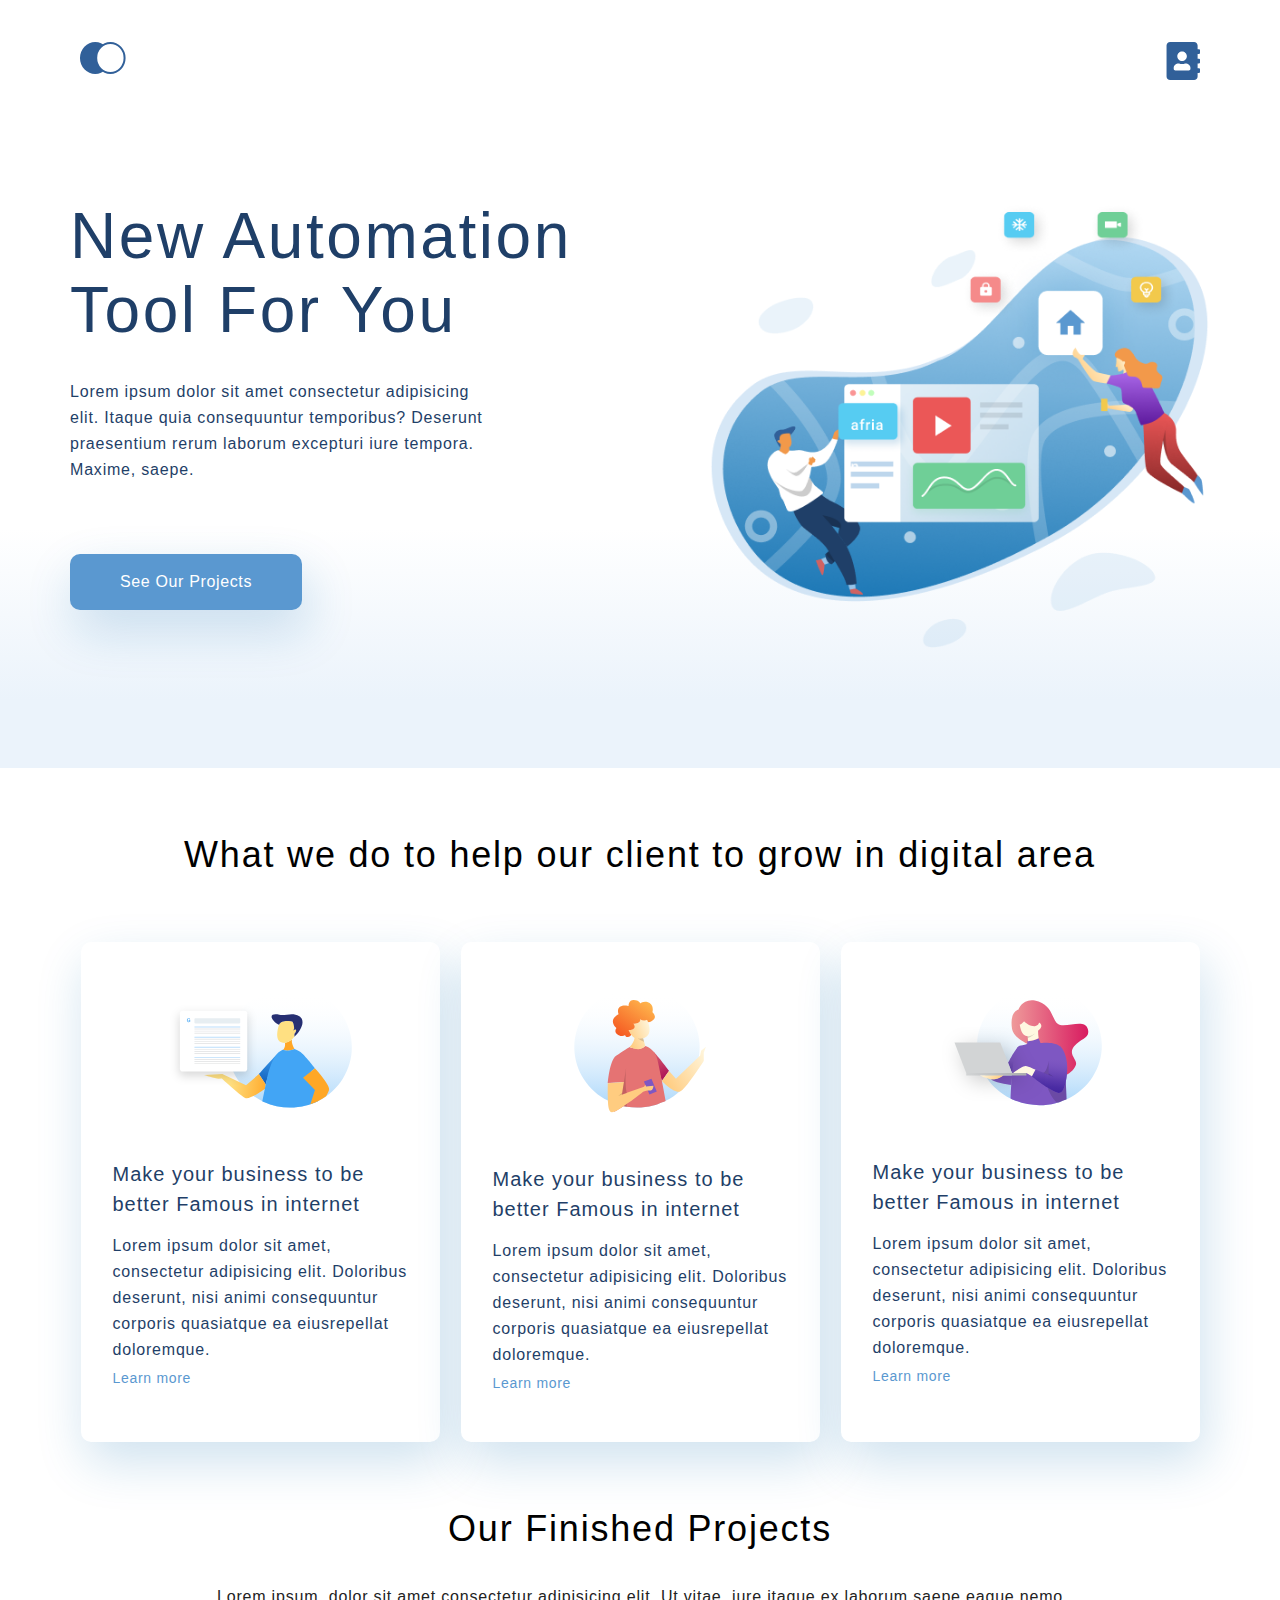
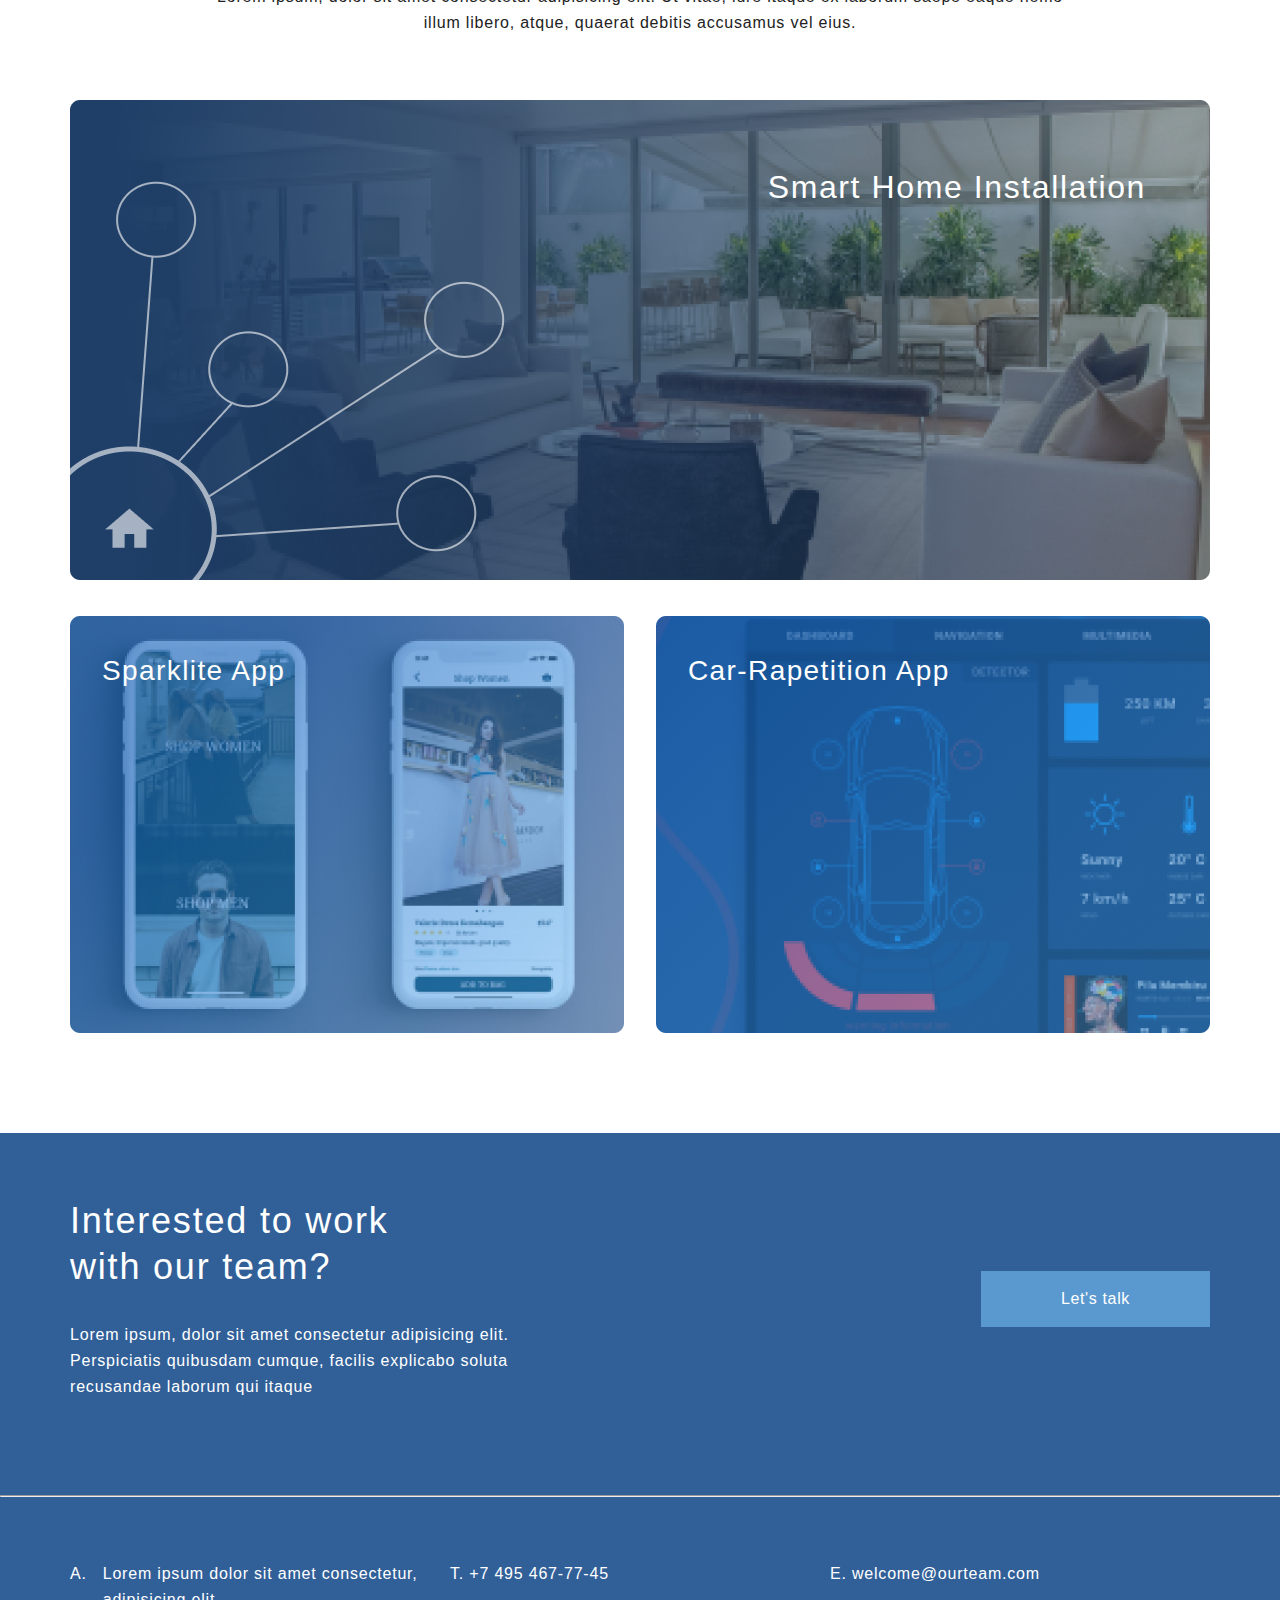
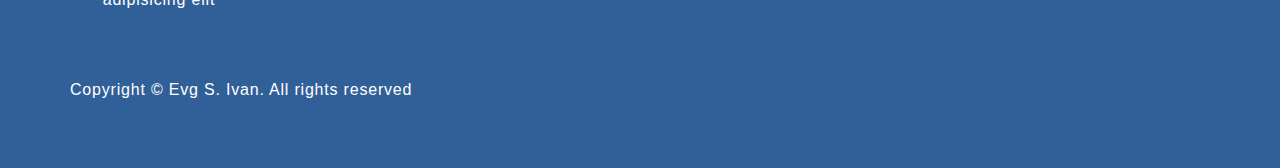
==== commit 6401194c: "оформлена карта. Подправлен футер" ====
--- a/index.html
+++ b/index.html
@@ -86,7 +86,9 @@
         </div>
 
     </div>
-    </div>
+
+
+
     <!-- Футер -->
     <div class="footer">
         <div class="container">
@@ -113,7 +115,7 @@
         </div>
 
     </div>
-    </div>
+
 
 
 </body>
--- a/css/main.css
+++ b/css/main.css
@@ -1,427 +1,672 @@
-*{
-    margin: 0;
-    padding: 0;
-}
-
-body{
-    font-family: sans-serif;
+* {
+  margin: 0;
+  padding: 0;
+}
+
+body {
+  font-family: sans-serif;
 }
 
 .container {
-    max-width:1140px;
-    margin: 0 auto;
-}
-
-.wrapper-top{
-    
-    background: linear-gradient(0deg, #EBF3FB 8.84%, rgba(152, 195, 232, 0) 31.12%);
-}
-
-p{
+  max-width: 1140px;
+  margin: 0 auto;
+  min-width: 320px;
+}
+
+.wrapper-top {
+  background: -webkit-gradient(linear, left bottom, left top, color-stop(8.84%, #EBF3FB), color-stop(31.12%, rgba(152, 195, 232, 0)));
+  background: linear-gradient(0deg, #EBF3FB 8.84%, rgba(152, 195, 232, 0) 31.12%);
+}
+
+p {
+  font-size: 16px;
+  font-weight: 400;
+  line-height: 26px;
+  letter-spacing: 0.05em;
+  color: #1F3F68;
+}
+
+.top-content {
+  min-height: 768px;
+  display: -webkit-box;
+  display: -ms-flexbox;
+  display: flex;
+  -webkit-box-orient: vertical;
+  -webkit-box-direction: normal;
+      -ms-flex-direction: column;
+          flex-direction: column;
+  height: 100%;
+}
+
+.index-banner {
+  display: -webkit-box;
+  display: -ms-flexbox;
+  display: flex;
+  -webkit-box-pack: justify;
+      -ms-flex-pack: justify;
+          justify-content: space-between;
+  -webkit-box-align: center;
+      -ms-flex-align: center;
+          align-items: center;
+}
+
+.index-banner-heading {
+  font-size: 64px;
+  font-weight: 300;
+  line-height: 74px;
+  letter-spacing: 0.04em;
+  width: 510px;
+  color: #1F3F68;
+  margin-bottom: 32px;
+}
+
+.index-banner-text {
+  padding-top: 115px;
+  -webkit-box-flex: 1;
+      -ms-flex-positive: 1;
+          flex-grow: 1;
+  background-image: url(../img/banner.png);
+  background-repeat: no-repeat;
+  background-position: right center;
+  background-size: 44%;
+}
+
+.index-banner-text-p {
+  line-height: 26px;
+  letter-spacing: 0.05em;
+  width: 425px;
+}
+
+.top-button {
+  font-size: 16px;
+  line-height: 26px;
+  text-align: center;
+  letter-spacing: 0.04em;
+  color: #ffffff;
+  background: #5A98D0;
+  -webkit-box-shadow: 5px 20px 50px rgba(16, 112, 177, 0.2);
+          box-shadow: 5px 20px 50px rgba(16, 112, 177, 0.2);
+  border-radius: 10px;
+  padding: 15px 50px;
+  text-decoration: none;
+  display: inline-block;
+  margin-top: 71px;
+}
+
+.services-heading {
+  font-size: 36px;
+  font-weight: 300;
+  line-height: 46px;
+  letter-spacing: 0.05em;
+  text-align: center;
+}
+
+.footer-heading {
+  font-size: 36px;
+  font-weight: 400;
+  line-height: 46px;
+  letter-spacing: 0.05em;
+}
+
+.products {
+  padding-top: 64px;
+}
+
+.product-heading {
+  font-size: 20px;
+  font-weight: 400;
+  line-height: 30px;
+  letter-spacing: 0.05em;
+  color: #1F3F68;
+  margin-bottom: 14px;
+}
+
+.product-link {
+  font-size: 14px;
+  line-height: 30px;
+  letter-spacing: 0.05em;
+  color: #5A98D0;
+  text-decoration: none;
+}
+
+.footer-btn {
+  width: 236.63px;
+  height: 56px;
+  background: #5A98D0;
+  color: #fff;
+}
+
+.nav-bar {
+  display: -webkit-box;
+  display: -ms-flexbox;
+  display: flex;
+  list-style: none;
+  -webkit-box-pack: justify;
+      -ms-flex-pack: justify;
+          justify-content: space-between;
+  padding-top: 42px;
+}
+
+.nav-item {
+  padding: 0 10px;
+}
+
+.product-box {
+  width: 359px;
+  -webkit-box-sizing: border-box;
+          box-sizing: border-box;
+  padding: 44px 32px;
+  background: #FFFFFF;
+  -webkit-box-shadow: 5px 20px 50px rgba(16, 112, 177, 0.2);
+          box-shadow: 5px 20px 50px rgba(16, 112, 177, 0.2);
+  border-radius: 10px;
+  display: -webkit-box;
+  display: -ms-flexbox;
+  display: flex;
+  -webkit-box-orient: vertical;
+  -webkit-box-direction: normal;
+      -ms-flex-direction: column;
+          flex-direction: column;
+}
+
+.product-img {
+  -ms-flex-item-align: center;
+      -ms-grid-row-align: center;
+      align-self: center;
+  margin-bottom: 51px;
+}
+
+.products-group {
+  display: -webkit-box;
+  display: -ms-flexbox;
+  display: flex;
+  -ms-flex-pack: distribute;
+      justify-content: space-around;
+  padding-top: 64px;
+  padding-bottom: 64px;
+}
+
+.projects-text {
+  width: 75%;
+  margin: 32px auto 64px;
+  color: #222222;
+  text-align: center;
+  opacity: 1;
+}
+
+.project-item {
+  position: relative;
+  -webkit-box-flex: 1;
+      -ms-flex-positive: 1;
+          flex-grow: 1;
+}
+
+.project-item-margin {
+  margin-right: 32px;
+}
+
+.project-double {
+  display: -webkit-box;
+  display: -ms-flexbox;
+  display: flex;
+  -webkit-box-pack: justify;
+      -ms-flex-pack: justify;
+          justify-content: space-between;
+  margin-top: 32px;
+}
+
+.project-img {
+  width: 100%;
+}
+
+.project-text {
+  line-height: 46px;
+  text-align: right;
+  letter-spacing: 0.05em;
+  color: #FFFFFF;
+  position: absolute;
+  z-index: 1;
+}
+
+.project-text-top {
+  top: 64px;
+  right: 64px;
+  font-size: 32px;
+}
+
+.project-text-double {
+  top: 32px;
+  font-size: 28px;
+  left: 32px;
+}
+
+.footer {
+  background: #316099;
+  color: #ffffff;
+  margin-top: 96px;
+  padding: 65px 0;
+}
+
+.footer-banner {
+  padding-bottom: 95px;
+  display: -webkit-box;
+  display: -ms-flexbox;
+  display: flex;
+  -webkit-box-pack: justify;
+      -ms-flex-pack: justify;
+          justify-content: space-between;
+  -webkit-box-align: center;
+      -ms-flex-align: center;
+          align-items: center;
+}
+
+.footer-heading {
+  font-size: 36px;
+  line-height: 46px;
+  letter-spacing: 0.05em;
+}
+
+.footer-top-text {
+  font-size: 16px;
+  line-height: 26px;
+  letter-spacing: 0.05em;
+  color: #ffffff;
+  padding-top: 32px;
+}
+
+.footer-button {
+  padding: 15px 80px;
+  font-size: 16px;
+  line-height: 26px;
+  text-align: center;
+  letter-spacing: 0.04em;
+  color: #ffffff;
+  background: #5A98D0;
+  text-decoration: none;
+}
+
+.footer-banner-text {
+  width: 495px;
+}
+
+.footer-heading {
+  width: 340px;
+}
+
+.footer-contacts {
+  display: -webkit-box;
+  display: -ms-flexbox;
+  display: flex;
+  -webkit-box-pack: justify;
+      -ms-flex-pack: justify;
+          justify-content: space-between;
+  margin-top: 64px;
+}
+
+.footer-contact {
+  list-style: none;
+  line-height: 26px;
+  letter-spacing: 0.05em;
+  margin-right: 32px;
+  -webkit-box-flex: 1;
+      -ms-flex-positive: 1;
+          flex-grow: 1;
+  -ms-flex-preferred-size: 33.3333%;
+      flex-basis: 33.3333%;
+  display: -webkit-box;
+  display: -ms-flexbox;
+  display: flex;
+}
+
+.footer-contact:first-child::before {
+  content: 'A.';
+  display: block;
+  margin-right: 16px;
+}
+
+.copyright {
+  line-height: 26px;
+  letter-spacing: 0.05em;
+  color: #ffffff;
+  margin-top: 64px;
+}
+
+@media (max-width: 1024px) {
+  .container {
+    padding-left: 32px;
+    padding-right: 32px;
+  }
+  .index-banner-text {
+    background-position: right 280px;
+  }
+  .products-group {
+    display: -webkit-box;
+    display: -ms-flexbox;
+    display: flex;
+    -webkit-box-orient: vertical;
+    -webkit-box-direction: normal;
+        -ms-flex-direction: column;
+            flex-direction: column;
+    -webkit-box-align: center;
+        -ms-flex-align: center;
+            align-items: center;
+    padding-bottom: 95px;
+  }
+  .product-box {
+    margin-bottom: 32px;
+  }
+  .project-text-double {
+    top: 20px;
+    left: 20px;
+  }
+  .footer-banner-text {
+    width: 340px;
+  }
+  .footer-button {
+    padding: 5px 8px;
+  }
+  .footer-contacts {
+    -webkit-box-orient: vertical;
+    -webkit-box-direction: normal;
+        -ms-flex-direction: column;
+            flex-direction: column;
+  }
+  .footer {
+    padding-top: 47px;
+  }
+  .footer-banner {
+    padding: 0 80px 64px;
+  }
+}
+
+@media (max-width: 667px) {
+  .nav-bar {
+    padding-top: 24px;
+  }
+  .top-content {
+    min-height: 376px;
+    padding-bottom: 41px;
+    -webkit-box-sizing: border-box;
+            box-sizing: border-box;
+  }
+  .index-banner-text {
+    padding-top: 36px;
+    display: -webkit-box;
+    display: -ms-flexbox;
+    display: flex;
+    -webkit-box-orient: vertical;
+    -webkit-box-direction: normal;
+        -ms-flex-direction: column;
+            flex-direction: column;
+    -webkit-box-align: center;
+        -ms-flex-align: center;
+            align-items: center;
+    background-image: none;
+  }
+  .index-banner-heading {
+    text-align: center;
+    font-size: 32px;
+    line-height: 37px;
+    margin-bottom: 12px;
+    width: 100%;
+  }
+  .index-banner-text-p {
+    width: 100%;
+    text-align: center;
+  }
+  .top-button {
+    padding: 0 8px;
+  }
+  .products {
+    padding-top: 48px;
+  }
+  .services-heading {
+    font-size: 24px;
+  }
+  .product-box {
+    width: 100%;
+  }
+  .project-item-margin {
+    margin-right: 0;
+  }
+  .project-double {
+    -webkit-box-orient: vertical;
+    -webkit-box-direction: normal;
+        -ms-flex-direction: column;
+            flex-direction: column;
+    margin-top: 0;
+  }
+  .project-item {
+    margin-top: 16px;
+  }
+  .project-text-top {
+    top: 16px;
+    right: 16px;
     font-size: 16px;
-    font-weight: 400;
-    line-height: 26px;
-    letter-spacing: 0.05em;
-    color: #1F3F68;
-    
-}
-
-.top-content{
-    min-height: 768px;
-    display: flex;
-    flex-direction: column;
-    height: 100%;
-}
-
-.index-banner{
-    display: flex;
-    justify-content: space-between;
-    align-items: center;
-}
-
-.index-banner-heading {
-    font-size: 64px;
-    font-weight: 300;
-    line-height: 74px;
-    letter-spacing: 0.04em;
-    width:510px;
-    color: #1F3F68;
-    margin-bottom: 32px;
-}
-
-.index-banner-text{
-    
-    padding-top: 115px; 
-    flex-grow: 1;
-    background-image: url(../img/banner.png);
-    background-repeat: no-repeat;
-    background-position: right center;
-    background-size: 44%;
-}
-
-.index-banner-text-p{
-    line-height: 26px;
-    letter-spacing: 0.05em;
-    width: 425px;
-
-}
-
-.top-button{
+  }
+  .project-text-double {
+    top: 16px;
     font-size: 16px;
-    line-height: 26px;
+    left: 16px;
+  }
+  .footer {
+    padding-top: 16px;
+    padding-bottom: 32px;
+  }
+  .footer-banner {
+    -webkit-box-orient: vertical;
+    -webkit-box-direction: normal;
+        -ms-flex-direction: column;
+            flex-direction: column;
+    padding: 0 0 48px;
+  }
+  .footer-banner-text {
+    margin-bottom: 40px;
+    width: 100%;
     text-align: center;
-    letter-spacing: 0.04em;
-    color: #ffffff;
-    background: #5A98D0;
-    box-shadow: 5px 20px 50px rgba(16, 112, 177, 0.2);
-    border-radius: 10px;
-    padding:15px 50px;
-    text-decoration: none;
-    display:inline-block;
-    margin-top:71px;
-}
-
-
-.services-heading {
-    font-size: 36px;
-    font-weight: 300;
-    line-height: 46px;
-    letter-spacing: 0.05em;
+  }
+  .footer-heading {
+    font-size: 24px;
     text-align: center;
-}
-
-.footer-heading{
-    font-size: 36px;
-    font-weight: 400;
-    line-height: 46px;
-    letter-spacing: 0.05em;
- 
-}
-
-.contacts-banner-heading{
-    font-size: 44px;
-    font-weight: 500;
-    line-height: 74px;
-    letter-spacing: 0.04em;
+    width: 100%;
+  }
+  .footer-contacts {
+    margin-top: 32px;
+  }
+  .copyright {
+    margin-top: 37px;
     text-align: center;
-
-}
-
-.products{
-    padding-top:64px;
-
-}
-.product-heading{
-    font-size: 20px;
-    font-weight: 400;
-    line-height: 30px;
-    letter-spacing: 0.05em;
-    color: #1F3F68;
-    margin-bottom:14px;
-}
-
-.product-link{
-    font-size: 14px;
-    line-height: 30px;
-    letter-spacing: 0.05em;
-    color: #5A98D0;
-    text-decoration: none;
-}
-
-.contacts-item-heading {
-    font-size: 20px;
-    font-weight: 500;
-    line-height: 30px;
-    letter-spacing: 0.04em;
-
-    color: #1F3F68;
-
-    text-transform: uppercase;   
-}
-
-.send-us{
-    box-shadow: 0 0 10px 5px rgb(221 221 221);
-    border-radius: 10px;
-    padding: 10px;
-}
-.send-us-form{
-    font-size: 16px;
-    font-weight: 400;
-    line-height: 30px;
-    letter-spacing: 0.04em;
-
-}
-
-.send-us-form-items{
-    width: 428px;
-    opacity: 0.4;
-    border: 1px solid #356EAD;
-    box-sizing: border-box;
-    border-radius: 10px;
-    padding:16px;
-}
-
-.textarea{
-    resize: none;
-}
-
-.send-us-form-btn
-{
-    width: 428px;
-    height: 72px;
-    background: #5A98D0;
-    box-shadow: 5px 20px 50px rgba(16, 112, 177, 0.2);
-    border-radius: 10px;
-    text-transform: uppercase;   
-    color:#fff;
-}
-
-.footer-btn
-{
-    width: 236.63px;
-    height: 56px;
-    background: #5A98D0;
-    color:#fff;
-}
-
-.nav-bar{
-    display: flex;
-    list-style: none;
-    justify-content: space-between;
-    padding-top: 42px;
-}
-.nav-item{
-    padding: 0 10px;
-}
-
-.product-box{
-    width: 359px;
-    box-sizing: border-box;
-    padding:44px 32px;
-    background: #FFFFFF;
-    box-shadow: 5px 20px 50px rgba(16, 112, 177, 0.2);
-    border-radius: 10px;
-    display: flex;
-    flex-direction: column;
-  
-}
-
-.product-img{
-    align-self: center;
-    margin-bottom: 51px;
-}
-
-
-.products-group{
-    display: flex;
-    justify-content:space-around;
-    padding-top: 64px;
-    padding-bottom: 64px;
-}
-
-.projects-text{
-    width:75%;
-    margin: 32px auto 64px;
-    color: #222222;
-    text-align: center;
-    opacity: 1;
-}
-
-
-.project-item{
-    position: relative;
-    flex-grow: 1;
-    
-}
-
-.project-item-margin{
-    margin-right: 32px;
-}
-
-.project-double{
-    display:flex;
-    justify-content: space-between;
-    margin-top: 32px;
-    
-
-}
-
-.project-img{
- width:100%;
-}
-
-.project-text{
-    
-    line-height: 46px;
-    text-align: right;
-    letter-spacing: 0.05em;
-    color: #FFFFFF;
-    position: absolute;
-    z-index: 1;
-}
-
-.project-text-top{
-    top:64px;
-    right:64px;
-    font-size: 32px;
-}
-
-.project-text-double{
-    top:32px;
-    font-size: 28px;
-    left:32px;
-}
-
-
-.contacts-content{
-    display: flex;
-    justify-content: space-around;
-}
-
-.contacts-item{
-    width: 70%;
-}
-
-.footer{
-    background: #316099;
-    color:#ffffff;
-    margin-top:120px;
-    padding:65px 0;
-
-}
-
-.footer-banner{
-    padding-bottom: 95px;
-    display: flex;
-    justify-content: space-between;
-    align-items: center;
-
-}
-
-.footer-heading {
-    font-size: 36px;
-    line-height: 46px;
-    letter-spacing: 0.05em;
-    
-}
-
-.footer-top-text {
-    font-size: 16px;
-    line-height: 26px;
-    letter-spacing: 0.05em;
-    color:#ffffff;
-    padding-top: 32px;
-    
-  
-}
-
-
-.footer-button{
-    padding: 15px 80px;
-    font-size: 16px;
-    line-height: 26px;
-    text-align: center;
-    letter-spacing: 0.04em;
-    color: #ffffff;
-    background: #5A98D0;
-    text-decoration: none;
-}
-
-
-.footer-banner-text{
-    width: 495px;
-}
-.footer-heading{
-    width: 340px;
-}
-
-.footer-contacts{
-    display: flex;
-    justify-content: space-between;
-    margin-top:64px;
-}
-.footer-contact{
-    list-style: none;
-    line-height: 26px;
-    letter-spacing: 0.05em;
-    margin-right: 32px; 
-    flex-grow: 1;
-    flex-basis: 33.3333%;
-    display: flex;
-}
-
-.footer-contact:first-child::before{
-    content: 'A.';
-    display: block;
-    margin-right: 16px;
-    
-
-}
-
-.copyright {
-    line-height: 26px;
-    letter-spacing: 0.05em;
-    color: #ffffff;
-    margin-top: 64px;
-    
-}
-
-
-@media(max-width:1024px){
-    .container{
-        padding-left: 32px;
-        padding-right: 32px;
-    }
-    .index-banner-text{
-        background-position: right 280px;
-    }
-
-    .products-group{
-        display: flex;
-        flex-direction: column;
-        align-items: center;
-        padding-bottom: 95px;
-    }
-
-    .product-box{
-        margin-bottom: 32px;
-    }
-
-    .project-text-double{
-        top:20px;
-        left:20px;
-    }
-    
-
-@media(max-width:667px){
-    .nav-bar{
-        padding-top: 24px;
-    }
-    
-    .top-content{
-        min-height: 376px;
-        padding-bottom: 41px;
-        box-sizing:border-box;
-    }
-    .index-banner-text{
-        padding-top: 36px;
-        display: flex;
-        flex-direction: column;
-        align-items: center;
-        background-image: none;
-    }
-    .index-banner-heading {
-        text-align: center;
-        font-size: 32px;
-        line-height: 37px;
-        margin-bottom: 12px;
-        width:100%
-    }
-    .index-banner-text-p{
-        width: 100%;
-        text-align: center;
-    }
-    .top-button{
-        padding: 0 8px;
-    }
-}+  }
+}
+
+.wrapper-top-contacts .top-contacts {
+  margin-bottom: 48px;
+}
+
+.wrapper-top-contacts .contacts-banner-wide {
+  background-image: url(../img/contacts-banner.png);
+  background-repeat: no-repeat;
+  background-size: cover;
+  margin-bottom: 57px;
+}
+
+.wrapper-top-contacts .contacts-banner-wide .contacts-banner-text {
+  padding-top: 51px;
+  height: 250px;
+  -webkit-box-sizing: border-box;
+          box-sizing: border-box;
+  display: -webkit-box;
+  display: -ms-flexbox;
+  display: flex;
+  -webkit-box-orient: vertical;
+  -webkit-box-direction: normal;
+      -ms-flex-direction: column;
+          flex-direction: column;
+  -webkit-box-align: center;
+      -ms-flex-align: center;
+          align-items: center;
+}
+
+.wrapper-top-contacts .contacts-banner-wide .contacts-banner-text .contacts-banner-heading {
+  font-weight: 500;
+  font-size: 44px;
+  line-height: 74px;
+  letter-spacing: 0.04em;
+  color: #FFFFFF;
+  margin-bottom: 16px;
+}
+
+.wrapper-top-contacts .contacts-banner-wide .contacts-banner-text .contacts-banner-text-p {
+  max-width: 780px;
+  font-size: 20px;
+  line-height: 30px;
+  letter-spacing: 0.04em;
+  color: rgba(255, 255, 255, 0.6);
+  text-align: center;
+}
+
+.contacts-content {
+  display: -webkit-box;
+  display: -ms-flexbox;
+  display: flex;
+  -webkit-box-pack: justify;
+      -ms-flex-pack: justify;
+          justify-content: space-between;
+  max-height: 800px;
+  margin-bottom: 72px;
+}
+
+.contacts-content .contacts {
+  max-width: 300px;
+  display: -webkit-box;
+  display: -ms-flexbox;
+  display: flex;
+  -webkit-box-orient: vertical;
+  -webkit-box-direction: normal;
+      -ms-flex-direction: column;
+          flex-direction: column;
+  -ms-flex-pack: distribute;
+      justify-content: space-around;
+  padding: 56px 0;
+  -webkit-box-flex: 1;
+      -ms-flex-positive: 1;
+          flex-grow: 1;
+}
+
+.contacts-content .contacts .contacts-item {
+  list-style-position: inside;
+}
+
+.contacts-content .contacts .contacts-item .contacts-item-heading {
+  font-weight: 500;
+  font-size: 20px;
+  line-height: 30px;
+  letter-spacing: 0.04em;
+  color: #1F3F68;
+  text-transform: uppercase;
+  margin-bottom: 24px;
+}
+
+.contacts-content .contacts .contacts-item .contacts-item-text {
+  font-weight: 300;
+  line-height: 26px;
+  letter-spacing: 0.04em;
+  color: #1F3F68;
+}
+
+.contacts-content .contacts .contacts-item .contacts-item-phone-li {
+  list-style-image: url(../img/phone_icon.svg);
+  margin-bottom: 16px;
+}
+
+.contacts-content .contacts .contacts-item .contacts-item-www-li {
+  list-style-image: url(../img/www-icon.svg);
+  margin-bottom: 16px;
+}
+
+.contacts-content .contacts .contacts-item .contacts-item-email-li {
+  list-style-image: url(../img/email-icon.svg);
+}
+
+.contacts-content .send-us {
+  background: #FFFFFF;
+  -webkit-box-shadow: 5px 10px 50px rgba(16, 112, 177, 0.2);
+          box-shadow: 5px 10px 50px rgba(16, 112, 177, 0.2);
+  border-radius: 10px;
+  padding: 56px;
+  max-width: 540px;
+  -webkit-box-flex: 1;
+      -ms-flex-positive: 1;
+          flex-grow: 1;
+  -webkit-box-sizing: border-box;
+          box-sizing: border-box;
+  display: -webkit-box;
+  display: -ms-flexbox;
+  display: flex;
+  -webkit-box-orient: vertical;
+  -webkit-box-direction: normal;
+      -ms-flex-direction: column;
+          flex-direction: column;
+  -webkit-box-pack: justify;
+      -ms-flex-pack: justify;
+          justify-content: space-between;
+}
+
+.contacts-content .send-us .send-us-heading {
+  font-weight: 500;
+  font-size: 20px;
+  line-height: 30px;
+  letter-spacing: 0.04em;
+  color: #1F3F68;
+  text-transform: uppercase;
+  margin-bottom: 48px;
+}
+
+.contacts-content .send-us .input-caption {
+  line-height: 30px;
+  letter-spacing: 0.04em;
+  color: #1F3F68;
+  opacity: 0.8;
+  margin-top: 32px;
+  margin-bottom: 8px;
+}
+
+.contacts-content .send-us .send-us-form-item {
+  width: 100%;
+  opacity: 0.4;
+  border: 1px solid #356EAD;
+  -webkit-box-sizing: border-box;
+          box-sizing: border-box;
+  border-radius: 10px;
+  padding: 16px;
+  font-weight: 300;
+  line-height: 30px;
+  letter-spacing: 0.04em;
+  color: #1F3F68;
+  opacity: 0.2;
+}
+
+.contacts-content .send-us .textarea {
+  resize: none;
+}
+
+.contacts-content .send-us .send-us-form-btn {
+  width: 100%;
+  height: 72px;
+  background: #5A98D0;
+  -webkit-box-shadow: 5px 20px 50px rgba(16, 112, 177, 0.2);
+          box-shadow: 5px 20px 50px rgba(16, 112, 177, 0.2);
+  border-radius: 10px;
+  text-transform: uppercase;
+  color: #fff;
+  font-weight: 500;
+  line-height: 26px;
+  text-align: center;
+  letter-spacing: 0.04em;
+  margin-top: 72px;
+}
+
+.find-us {
+  height: 480px;
+}
+/*# sourceMappingURL=main.css.map */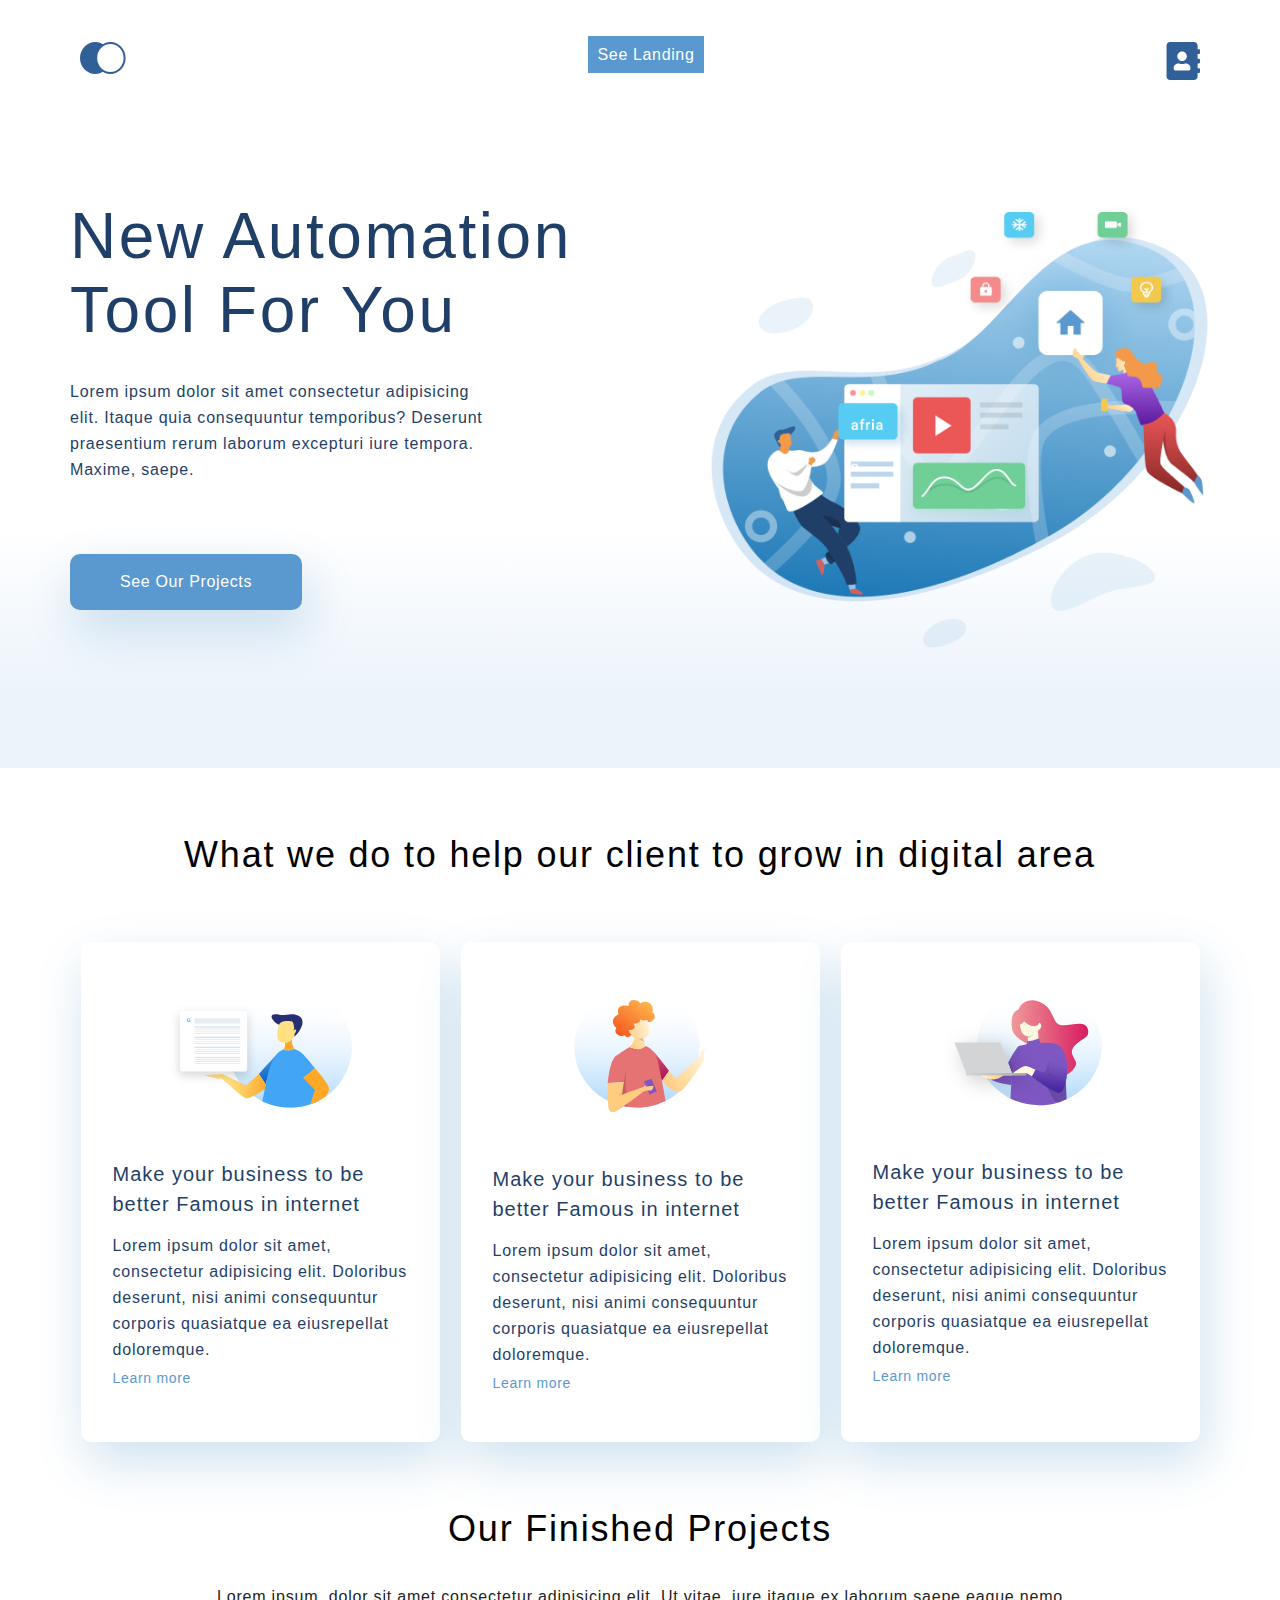
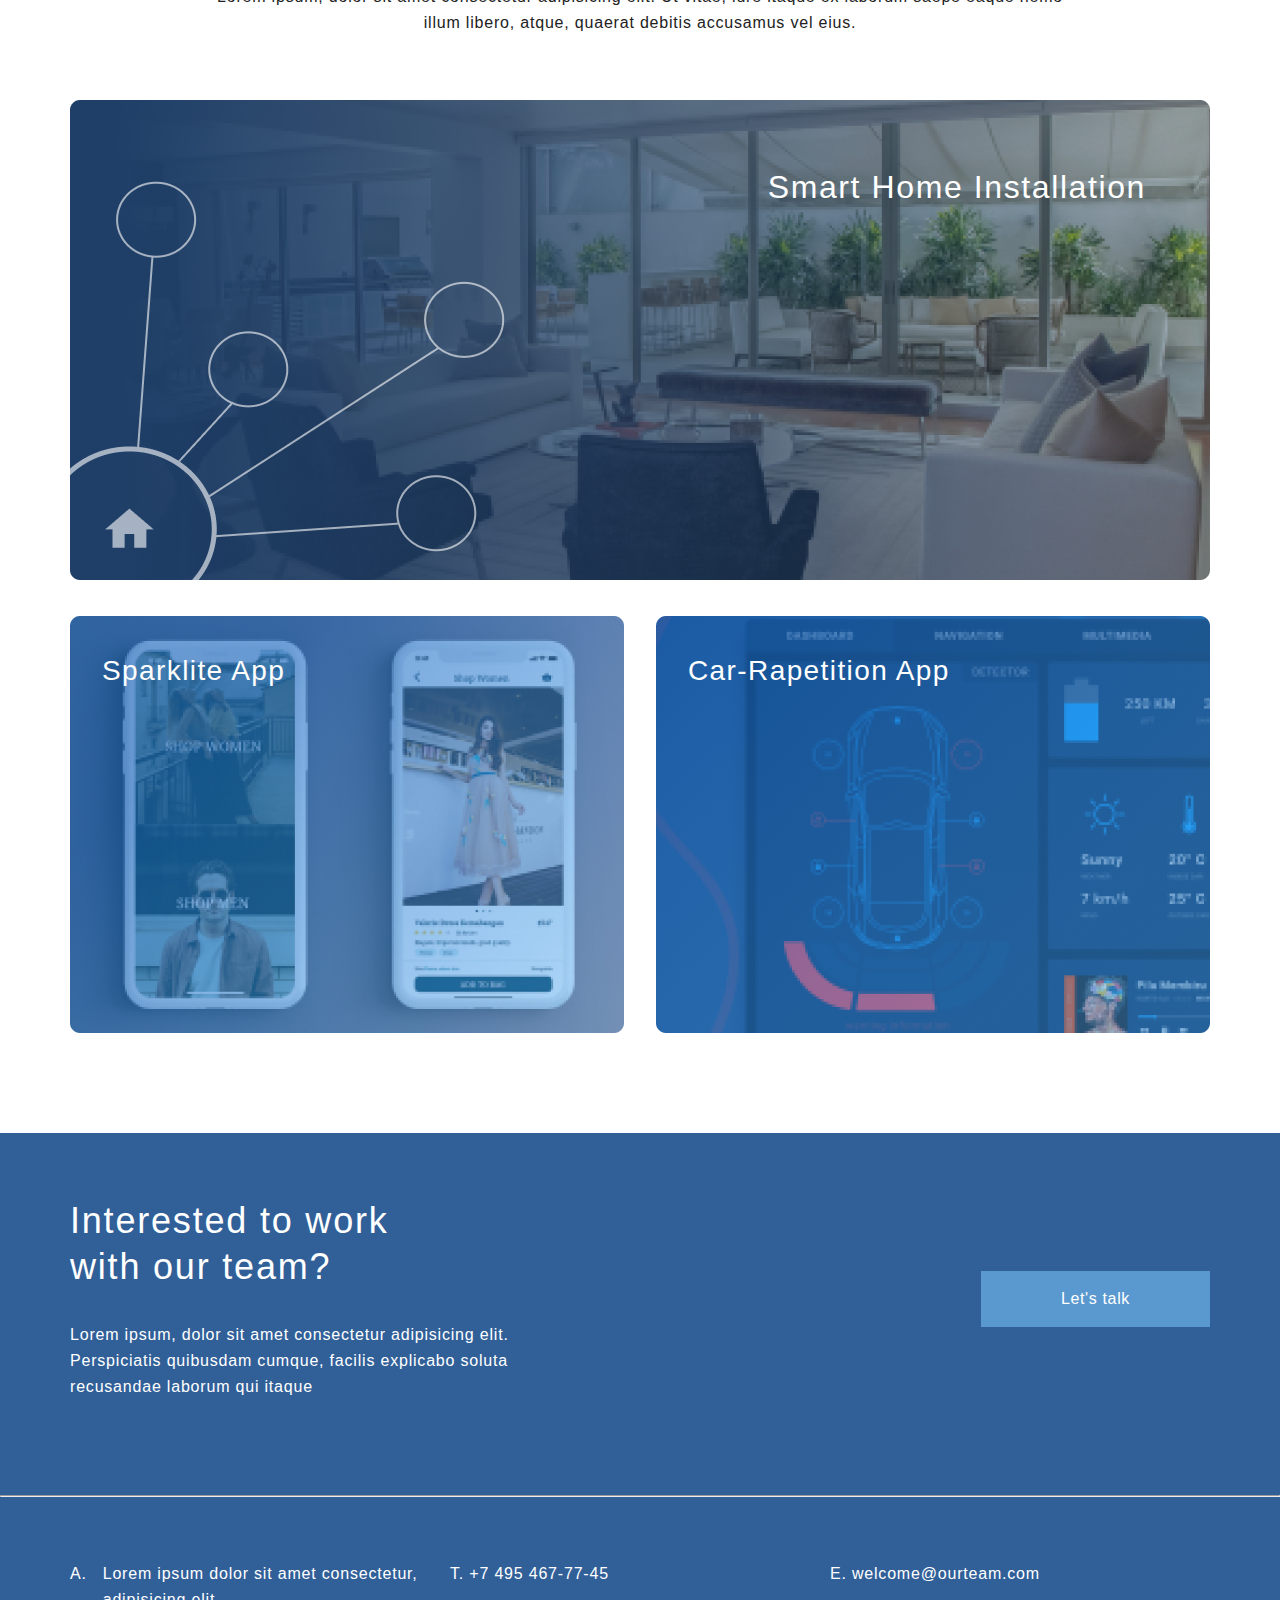
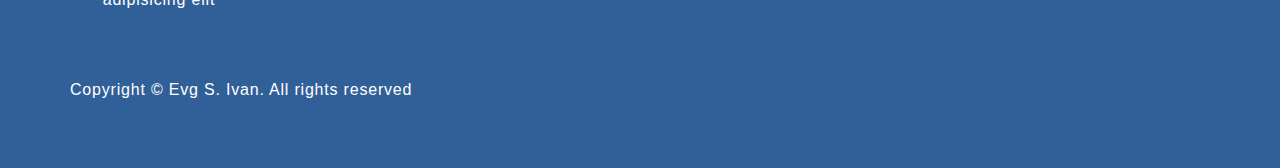
==== commit 5155642e: "Проверка на валидаторе. Исправлены косяки. Добавлена кнопка лендинга" ====
--- a/index.html
+++ b/index.html
@@ -14,6 +14,7 @@
             <!-- Меню бар -->
             <ul class="nav-bar">
                 <li class="nav-item"><a href="index.html"><img src="img/logo.svg" alt="Логотип"></a></li>
+                <li class="nav-item"><a class="see-landing" href="index.html">See Landing</a></li>
                 <li class="nav-item"><a href="contacts.html"><img src="img/contacts.svg" alt="Контакты"></a></li>
             </ul>
 
@@ -111,7 +112,7 @@
                 <li class="footer-contact">T. +7 495 467-77-45 </li>
                 <li class="footer-contact">E. welcome@ourteam.com</li>
             </ul>
-            <p class="copyright">Copyright &copy Evg S. Ivan. All rights reserved</p>
+            <p class="copyright">Copyright &copy; Evg S. Ivan. All rights reserved</p>
         </div>
 
     </div>
--- a/css/main.css
+++ b/css/main.css
@@ -16,6 +16,7 @@
 .wrapper-top {
   background: -webkit-gradient(linear, left bottom, left top, color-stop(8.84%, #EBF3FB), color-stop(31.12%, rgba(152, 195, 232, 0)));
   background: linear-gradient(0deg, #EBF3FB 8.84%, rgba(152, 195, 232, 0) 31.12%);
+  min-width: 320px;
 }
 
 p {
@@ -36,6 +37,21 @@
       -ms-flex-direction: column;
           flex-direction: column;
   height: 100%;
+}
+
+.see-landing {
+  font-size: 16px;
+  line-height: 26px;
+  text-align: center;
+  letter-spacing: 0.04em;
+  color: #ffffff;
+  background: #5A98D0;
+  padding: 10px 10px;
+  text-decoration: none;
+}
+
+.see-landing:hover {
+  background: #EB5757;
 }
 
 .index-banner {
@@ -245,6 +261,7 @@
   color: #ffffff;
   margin-top: 96px;
   padding: 65px 0;
+  min-width: 320px;
 }
 
 .footer-banner {
@@ -331,10 +348,208 @@
   margin-top: 64px;
 }
 
+.wrapper-top-contacts {
+  min-width: 320px;
+}
+
+.wrapper-top-contacts .top-contacts {
+  margin-bottom: 48px;
+}
+
+.wrapper-top-contacts .contacts-banner-wide {
+  background-image: url(../img/contacts-banner.png);
+  background-repeat: no-repeat;
+  background-size: cover;
+  margin-bottom: 57px;
+}
+
+.wrapper-top-contacts .contacts-banner-wide .contacts-banner-text {
+  padding-top: 51px;
+  height: 250px;
+  -webkit-box-sizing: border-box;
+          box-sizing: border-box;
+  display: -webkit-box;
+  display: -ms-flexbox;
+  display: flex;
+  -webkit-box-orient: vertical;
+  -webkit-box-direction: normal;
+      -ms-flex-direction: column;
+          flex-direction: column;
+  -webkit-box-align: center;
+      -ms-flex-align: center;
+          align-items: center;
+}
+
+.wrapper-top-contacts .contacts-banner-wide .contacts-banner-text .contacts-banner-heading {
+  font-weight: 500;
+  font-size: 44px;
+  line-height: 74px;
+  letter-spacing: 0.04em;
+  color: #FFFFFF;
+  margin-bottom: 16px;
+}
+
+.wrapper-top-contacts .contacts-banner-wide .contacts-banner-text .contacts-banner-text-p {
+  max-width: 780px;
+  font-size: 20px;
+  line-height: 30px;
+  letter-spacing: 0.04em;
+  color: rgba(255, 255, 255, 0.6);
+  text-align: center;
+}
+
+.contacts-content {
+  display: -webkit-box;
+  display: -ms-flexbox;
+  display: flex;
+  -webkit-box-pack: justify;
+      -ms-flex-pack: justify;
+          justify-content: space-between;
+  margin-bottom: 72px;
+}
+
+.contacts-content .contacts {
+  max-width: 300px;
+  display: -webkit-box;
+  display: -ms-flexbox;
+  display: flex;
+  -webkit-box-orient: vertical;
+  -webkit-box-direction: normal;
+      -ms-flex-direction: column;
+          flex-direction: column;
+  -ms-flex-pack: distribute;
+      justify-content: space-around;
+  padding: 56px 0;
+  -webkit-box-flex: 1;
+      -ms-flex-positive: 1;
+          flex-grow: 1;
+}
+
+.contacts-content .contacts .contacts-item {
+  list-style-position: inside;
+}
+
+.contacts-content .contacts .contacts-item .contacts-item-heading {
+  font-weight: 500;
+  font-size: 20px;
+  line-height: 30px;
+  letter-spacing: 0.04em;
+  color: #1F3F68;
+  text-transform: uppercase;
+  margin-bottom: 24px;
+}
+
+.contacts-content .contacts .contacts-item .contacts-item-text {
+  font-weight: 300;
+  line-height: 26px;
+  letter-spacing: 0.04em;
+  color: #1F3F68;
+}
+
+.contacts-content .contacts .contacts-item .contacts-item-phone-li {
+  list-style-image: url(../img/phone_icon.svg);
+  margin-bottom: 16px;
+}
+
+.contacts-content .contacts .contacts-item .contacts-item-www-li {
+  list-style-image: url(../img/www-icon.svg);
+  margin-bottom: 16px;
+}
+
+.contacts-content .contacts .contacts-item .contacts-item-email-li {
+  list-style-image: url(../img/email-icon.svg);
+}
+
+.contacts-content .send-us {
+  background: #FFFFFF;
+  -webkit-box-shadow: 5px 10px 50px rgba(16, 112, 177, 0.2);
+          box-shadow: 5px 10px 50px rgba(16, 112, 177, 0.2);
+  border-radius: 10px;
+  padding: 56px;
+  max-width: 540px;
+  -webkit-box-flex: 1;
+      -ms-flex-positive: 1;
+          flex-grow: 1;
+  -webkit-box-sizing: border-box;
+          box-sizing: border-box;
+  display: -webkit-box;
+  display: -ms-flexbox;
+  display: flex;
+  -webkit-box-orient: vertical;
+  -webkit-box-direction: normal;
+      -ms-flex-direction: column;
+          flex-direction: column;
+  -webkit-box-pack: justify;
+      -ms-flex-pack: justify;
+          justify-content: space-between;
+}
+
+.contacts-content .send-us .send-us-heading {
+  font-weight: 500;
+  font-size: 20px;
+  line-height: 30px;
+  letter-spacing: 0.04em;
+  color: #1F3F68;
+  text-transform: uppercase;
+  margin-bottom: 48px;
+}
+
+.contacts-content .send-us .input-caption {
+  line-height: 30px;
+  letter-spacing: 0.04em;
+  color: #1F3F68;
+  opacity: 0.8;
+  margin-top: 32px;
+  margin-bottom: 8px;
+}
+
+.contacts-content .send-us .send-us-form-item {
+  width: 100%;
+  opacity: 0.4;
+  border: 1px solid #356EAD;
+  -webkit-box-sizing: border-box;
+          box-sizing: border-box;
+  border-radius: 10px;
+  padding: 16px;
+  font-weight: 300;
+  line-height: 30px;
+  letter-spacing: 0.04em;
+  color: #1F3F68;
+  opacity: 0.2;
+}
+
+.contacts-content .send-us .textarea {
+  resize: none;
+}
+
+.contacts-content .send-us .send-us-form-btn {
+  width: 100%;
+  height: 72px;
+  background: #5A98D0;
+  -webkit-box-shadow: 5px 20px 50px rgba(16, 112, 177, 0.2);
+          box-shadow: 5px 20px 50px rgba(16, 112, 177, 0.2);
+  border-radius: 10px;
+  text-transform: uppercase;
+  color: #fff;
+  font-weight: 500;
+  line-height: 26px;
+  text-align: center;
+  letter-spacing: 0.04em;
+  margin-top: 72px;
+}
+
+.find-us {
+  height: 480px;
+  max-width: 1140px;
+  margin: 0 auto;
+  min-width: 320px;
+}
+
 @media (max-width: 1024px) {
   .container {
-    padding-left: 32px;
-    padding-right: 32px;
+    padding: 0 16px;
+    -webkit-box-sizing: border-box;
+            box-sizing: border-box;
   }
   .index-banner-text {
     background-position: right 280px;
@@ -376,6 +591,35 @@
   }
   .footer-banner {
     padding: 0 80px 64px;
+  }
+  .wrapper-top-contacts .contacts-banner-wide {
+    margin-bottom: 0;
+  }
+  .contacts-content {
+    -webkit-box-orient: vertical;
+    -webkit-box-direction: normal;
+        -ms-flex-direction: column;
+            flex-direction: column;
+    -webkit-box-align: center;
+        -ms-flex-align: center;
+            align-items: center;
+  }
+  .contacts-content .contacts {
+    padding-bottom: 64px;
+  }
+  .contacts-content .contacts .contacts-item .contacts-item-phone-li {
+    list-style-image: url(../img/phone_icon.svg);
+    margin-bottom: 40px;
+  }
+  .contacts-content .contacts .address-item {
+    margin-top: 64px;
+    margin-bottom: 40px;
+  }
+  .contacts-content .send-us {
+    width: 520px;
+  }
+  .find-us {
+    height: 392px;
   }
 }
 
@@ -477,196 +721,46 @@
     margin-top: 37px;
     text-align: center;
   }
-}
-
-.wrapper-top-contacts .top-contacts {
-  margin-bottom: 48px;
-}
-
-.wrapper-top-contacts .contacts-banner-wide {
-  background-image: url(../img/contacts-banner.png);
-  background-repeat: no-repeat;
-  background-size: cover;
-  margin-bottom: 57px;
-}
-
-.wrapper-top-contacts .contacts-banner-wide .contacts-banner-text {
-  padding-top: 51px;
-  height: 250px;
-  -webkit-box-sizing: border-box;
-          box-sizing: border-box;
-  display: -webkit-box;
-  display: -ms-flexbox;
-  display: flex;
-  -webkit-box-orient: vertical;
-  -webkit-box-direction: normal;
-      -ms-flex-direction: column;
-          flex-direction: column;
-  -webkit-box-align: center;
-      -ms-flex-align: center;
-          align-items: center;
-}
-
-.wrapper-top-contacts .contacts-banner-wide .contacts-banner-text .contacts-banner-heading {
-  font-weight: 500;
-  font-size: 44px;
-  line-height: 74px;
-  letter-spacing: 0.04em;
-  color: #FFFFFF;
-  margin-bottom: 16px;
-}
-
-.wrapper-top-contacts .contacts-banner-wide .contacts-banner-text .contacts-banner-text-p {
-  max-width: 780px;
-  font-size: 20px;
-  line-height: 30px;
-  letter-spacing: 0.04em;
-  color: rgba(255, 255, 255, 0.6);
-  text-align: center;
-}
-
-.contacts-content {
-  display: -webkit-box;
-  display: -ms-flexbox;
-  display: flex;
-  -webkit-box-pack: justify;
-      -ms-flex-pack: justify;
-          justify-content: space-between;
-  max-height: 800px;
-  margin-bottom: 72px;
-}
-
-.contacts-content .contacts {
-  max-width: 300px;
-  display: -webkit-box;
-  display: -ms-flexbox;
-  display: flex;
-  -webkit-box-orient: vertical;
-  -webkit-box-direction: normal;
-      -ms-flex-direction: column;
-          flex-direction: column;
-  -ms-flex-pack: distribute;
-      justify-content: space-around;
-  padding: 56px 0;
-  -webkit-box-flex: 1;
-      -ms-flex-positive: 1;
-          flex-grow: 1;
-}
-
-.contacts-content .contacts .contacts-item {
-  list-style-position: inside;
-}
-
-.contacts-content .contacts .contacts-item .contacts-item-heading {
-  font-weight: 500;
-  font-size: 20px;
-  line-height: 30px;
-  letter-spacing: 0.04em;
-  color: #1F3F68;
-  text-transform: uppercase;
-  margin-bottom: 24px;
-}
-
-.contacts-content .contacts .contacts-item .contacts-item-text {
-  font-weight: 300;
-  line-height: 26px;
-  letter-spacing: 0.04em;
-  color: #1F3F68;
-}
-
-.contacts-content .contacts .contacts-item .contacts-item-phone-li {
-  list-style-image: url(../img/phone_icon.svg);
-  margin-bottom: 16px;
-}
-
-.contacts-content .contacts .contacts-item .contacts-item-www-li {
-  list-style-image: url(../img/www-icon.svg);
-  margin-bottom: 16px;
-}
-
-.contacts-content .contacts .contacts-item .contacts-item-email-li {
-  list-style-image: url(../img/email-icon.svg);
-}
-
-.contacts-content .send-us {
-  background: #FFFFFF;
-  -webkit-box-shadow: 5px 10px 50px rgba(16, 112, 177, 0.2);
-          box-shadow: 5px 10px 50px rgba(16, 112, 177, 0.2);
-  border-radius: 10px;
-  padding: 56px;
-  max-width: 540px;
-  -webkit-box-flex: 1;
-      -ms-flex-positive: 1;
-          flex-grow: 1;
-  -webkit-box-sizing: border-box;
-          box-sizing: border-box;
-  display: -webkit-box;
-  display: -ms-flexbox;
-  display: flex;
-  -webkit-box-orient: vertical;
-  -webkit-box-direction: normal;
-      -ms-flex-direction: column;
-          flex-direction: column;
-  -webkit-box-pack: justify;
-      -ms-flex-pack: justify;
-          justify-content: space-between;
-}
-
-.contacts-content .send-us .send-us-heading {
-  font-weight: 500;
-  font-size: 20px;
-  line-height: 30px;
-  letter-spacing: 0.04em;
-  color: #1F3F68;
-  text-transform: uppercase;
-  margin-bottom: 48px;
-}
-
-.contacts-content .send-us .input-caption {
-  line-height: 30px;
-  letter-spacing: 0.04em;
-  color: #1F3F68;
-  opacity: 0.8;
-  margin-top: 32px;
-  margin-bottom: 8px;
-}
-
-.contacts-content .send-us .send-us-form-item {
-  width: 100%;
-  opacity: 0.4;
-  border: 1px solid #356EAD;
-  -webkit-box-sizing: border-box;
-          box-sizing: border-box;
-  border-radius: 10px;
-  padding: 16px;
-  font-weight: 300;
-  line-height: 30px;
-  letter-spacing: 0.04em;
-  color: #1F3F68;
-  opacity: 0.2;
-}
-
-.contacts-content .send-us .textarea {
-  resize: none;
-}
-
-.contacts-content .send-us .send-us-form-btn {
-  width: 100%;
-  height: 72px;
-  background: #5A98D0;
-  -webkit-box-shadow: 5px 20px 50px rgba(16, 112, 177, 0.2);
-          box-shadow: 5px 20px 50px rgba(16, 112, 177, 0.2);
-  border-radius: 10px;
-  text-transform: uppercase;
-  color: #fff;
-  font-weight: 500;
-  line-height: 26px;
-  text-align: center;
-  letter-spacing: 0.04em;
-  margin-top: 72px;
-}
-
-.find-us {
-  height: 480px;
+  .wrapper-top-contacts .contacts-banner-wide .contacts-banner-text {
+    padding-top: 32px;
+  }
+  .wrapper-top-contacts .contacts-banner-wide .contacts-banner-text .contacts-banner-heading {
+    font-size: 24px;
+    margin-bottom: 8px;
+  }
+  .wrapper-top-contacts .contacts-banner-wide .contacts-banner-text .contacts-banner-text-p {
+    font-size: 16px;
+  }
+  .contacts-content {
+    margin-bottom: 32px;
+  }
+  .contacts-content .contacts {
+    padding-bottom: 32px;
+  }
+  .contacts-content .contacts .contacts-item .contacts-item-phone-li {
+    margin-bottom: 32px;
+  }
+  .contacts-content .contacts .address-item {
+    margin-top: 64px;
+    margin-bottom: 32px;
+  }
+  .contacts-content .send-us {
+    width: 97%;
+    padding: 32px;
+  }
+  .contacts-content .send-us .send-us-heading {
+    margin-bottom: 32px;
+  }
+  .contacts-content .send-us .send-us-form-btn {
+    margin-top: 46px;
+    height: 46px;
+  }
+  .find-us {
+    height: 350px;
+    margin: 0;
+  }
+  .footer {
+    margin-top: 32px;
+  }
 }
 /*# sourceMappingURL=main.css.map */